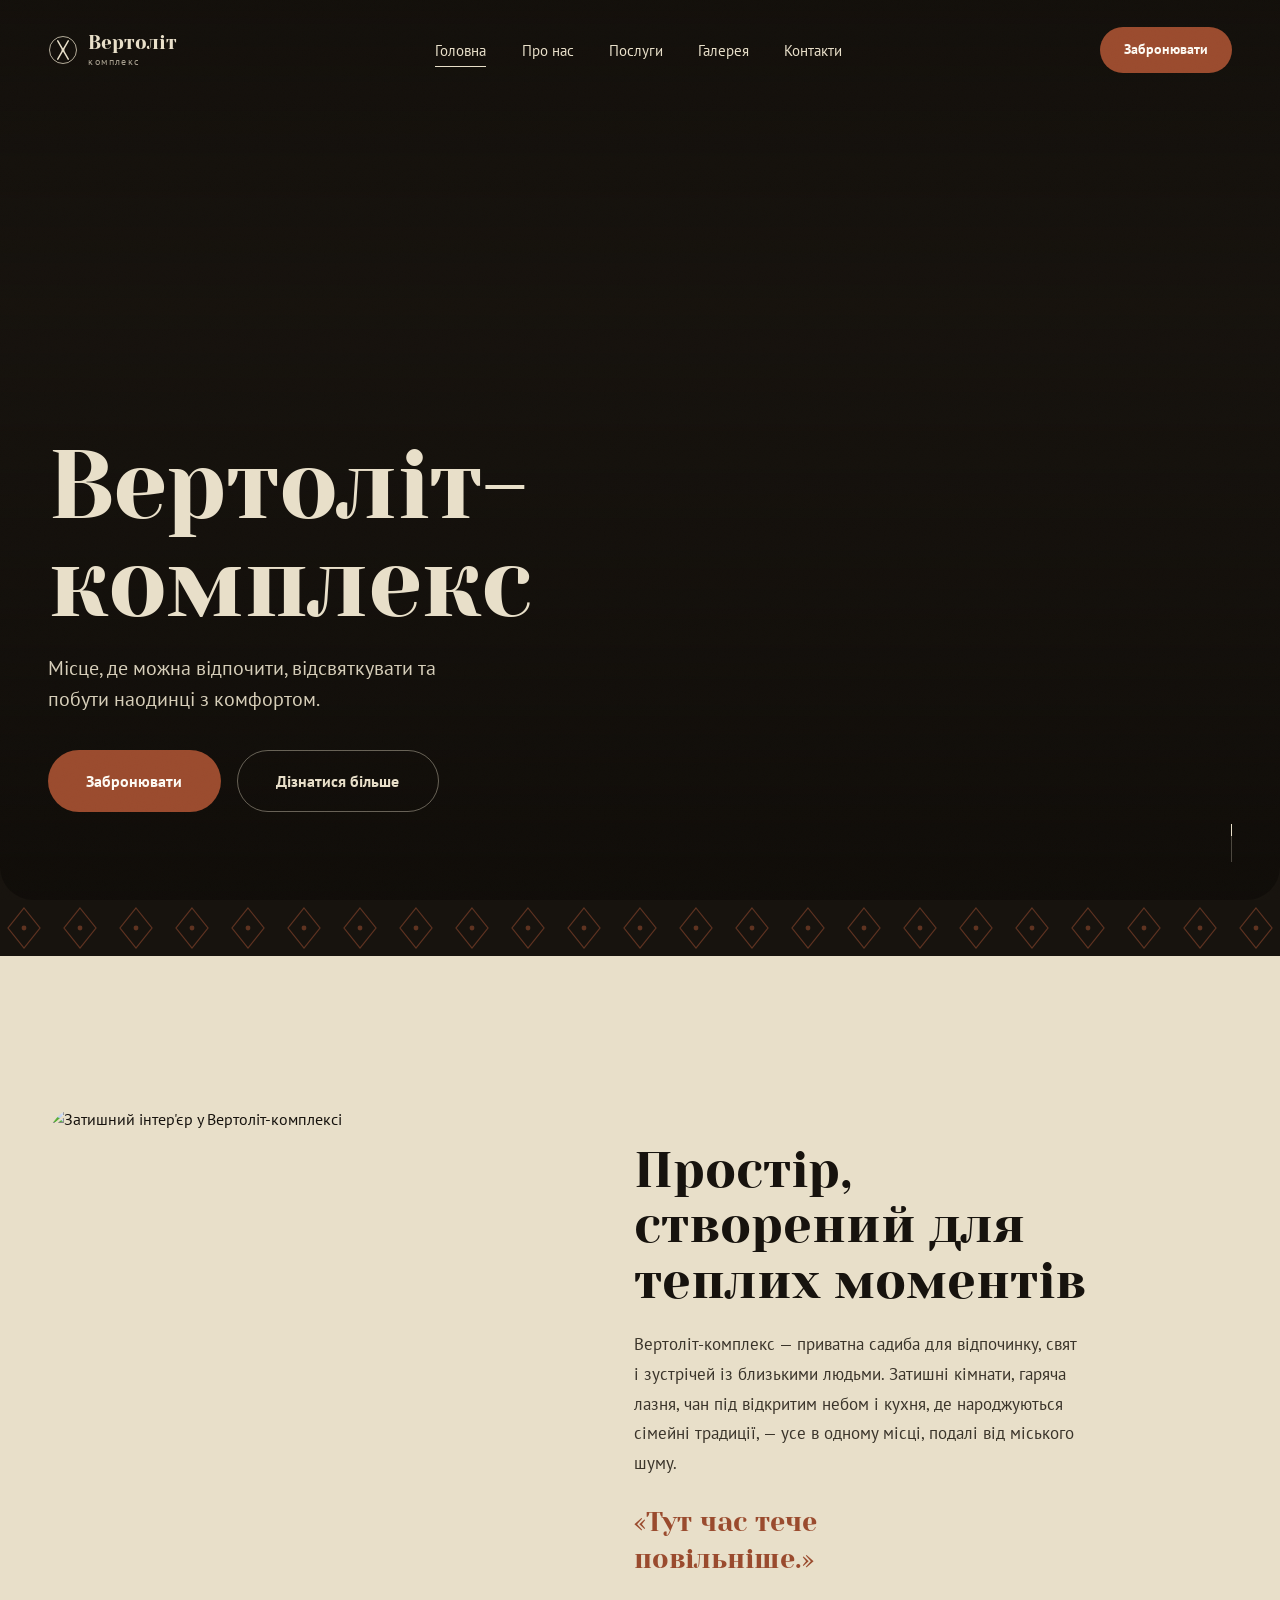
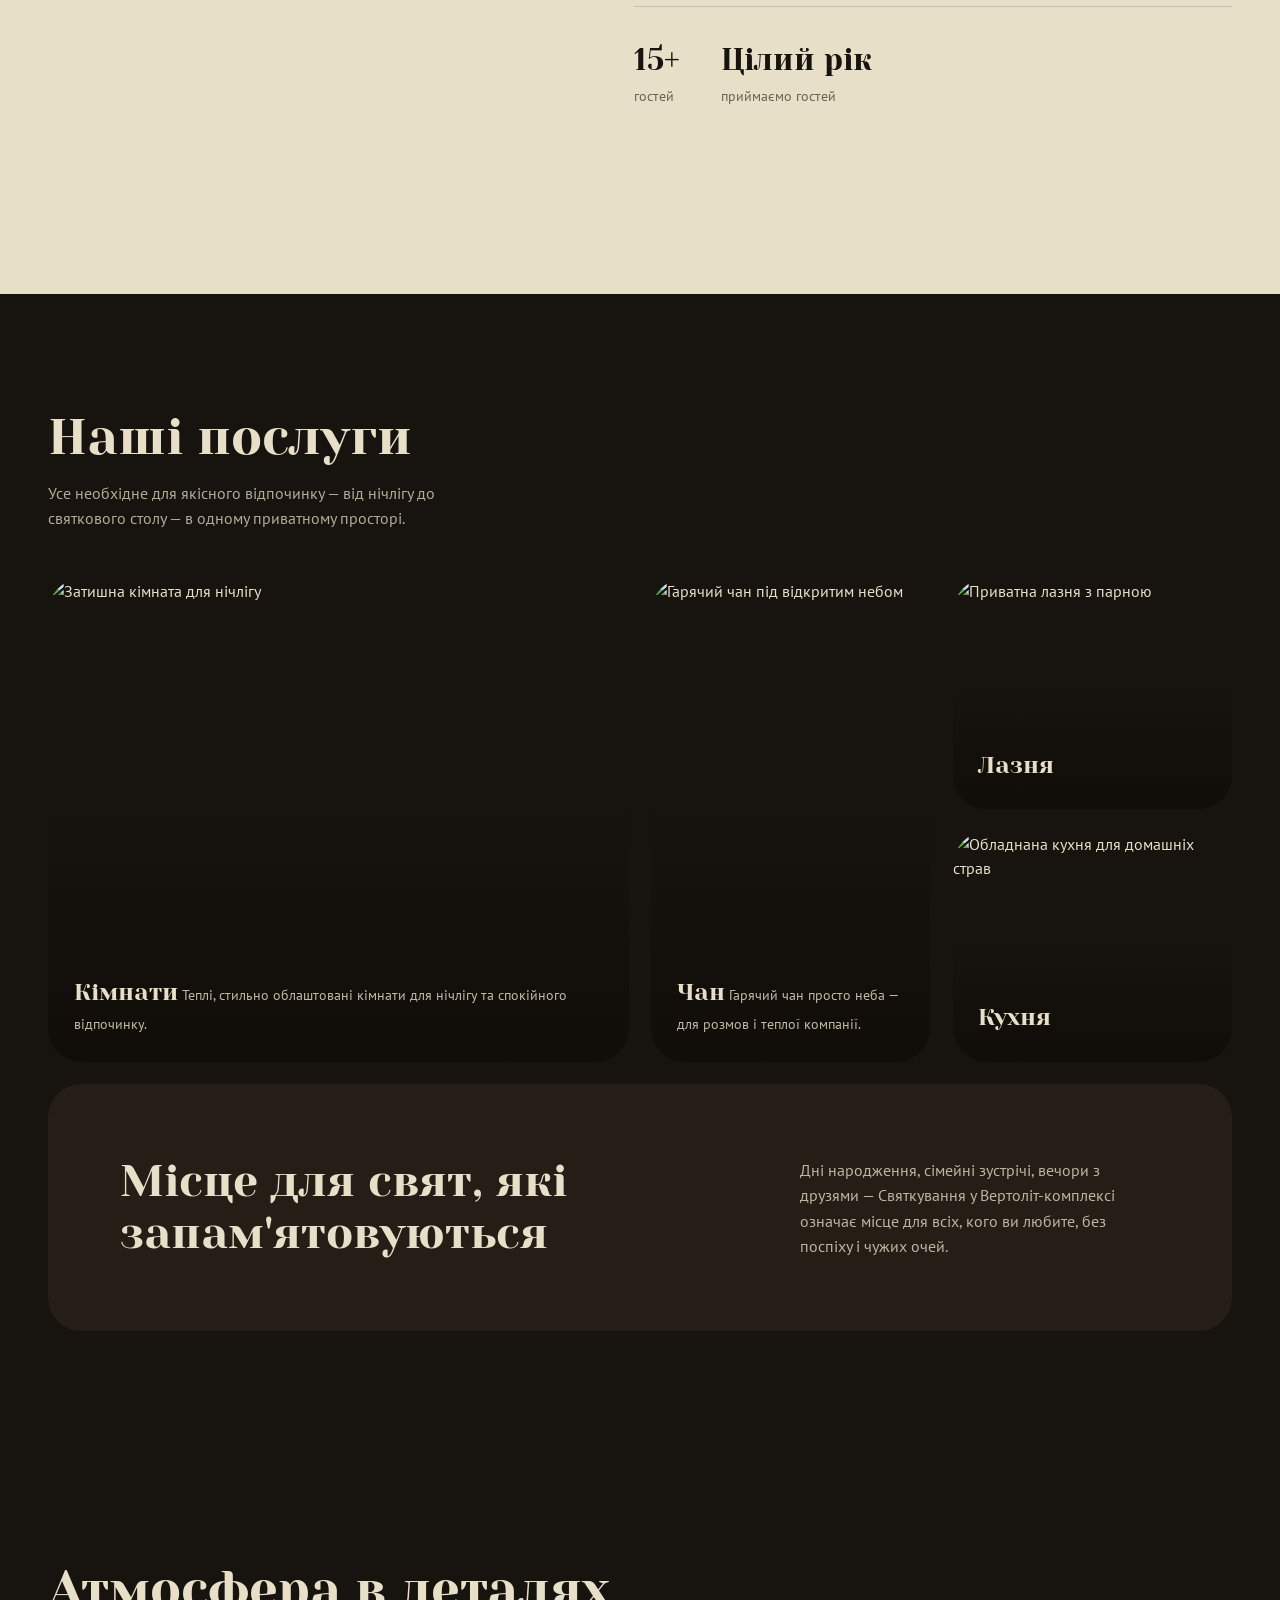
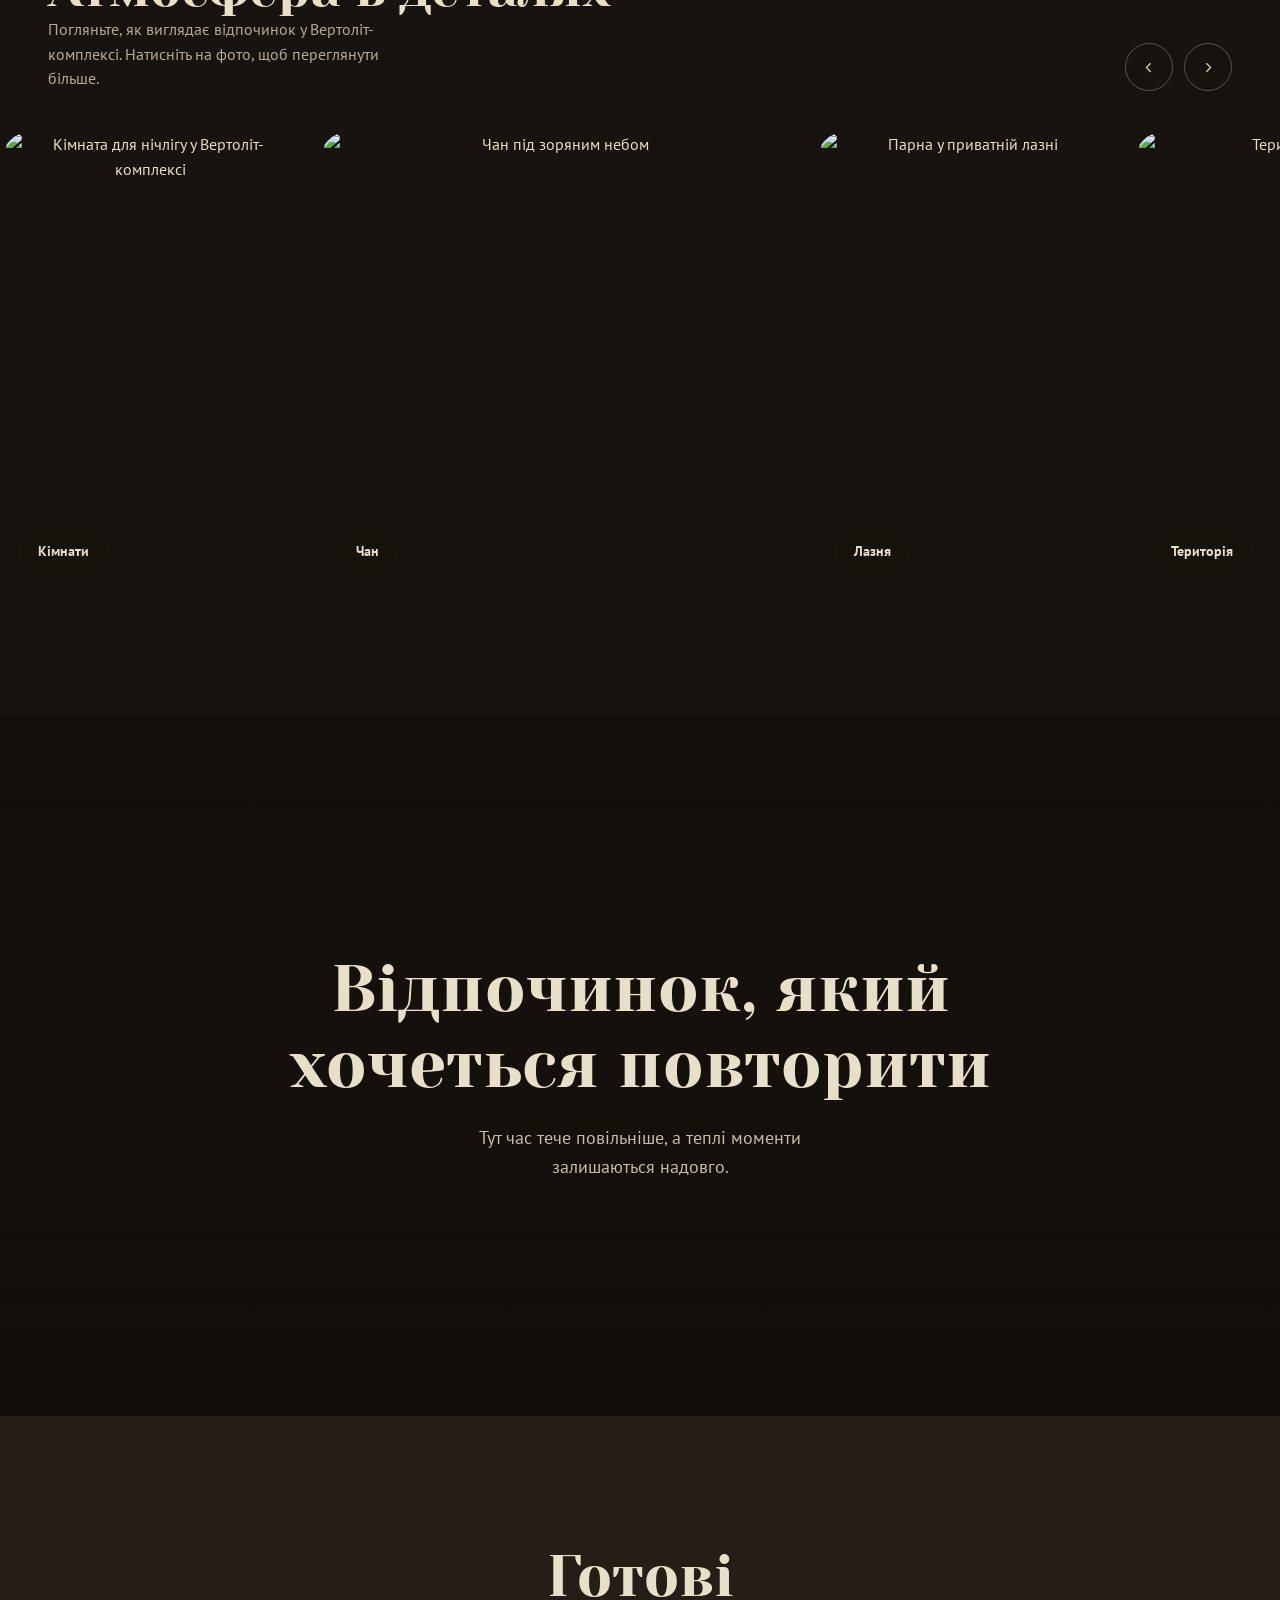
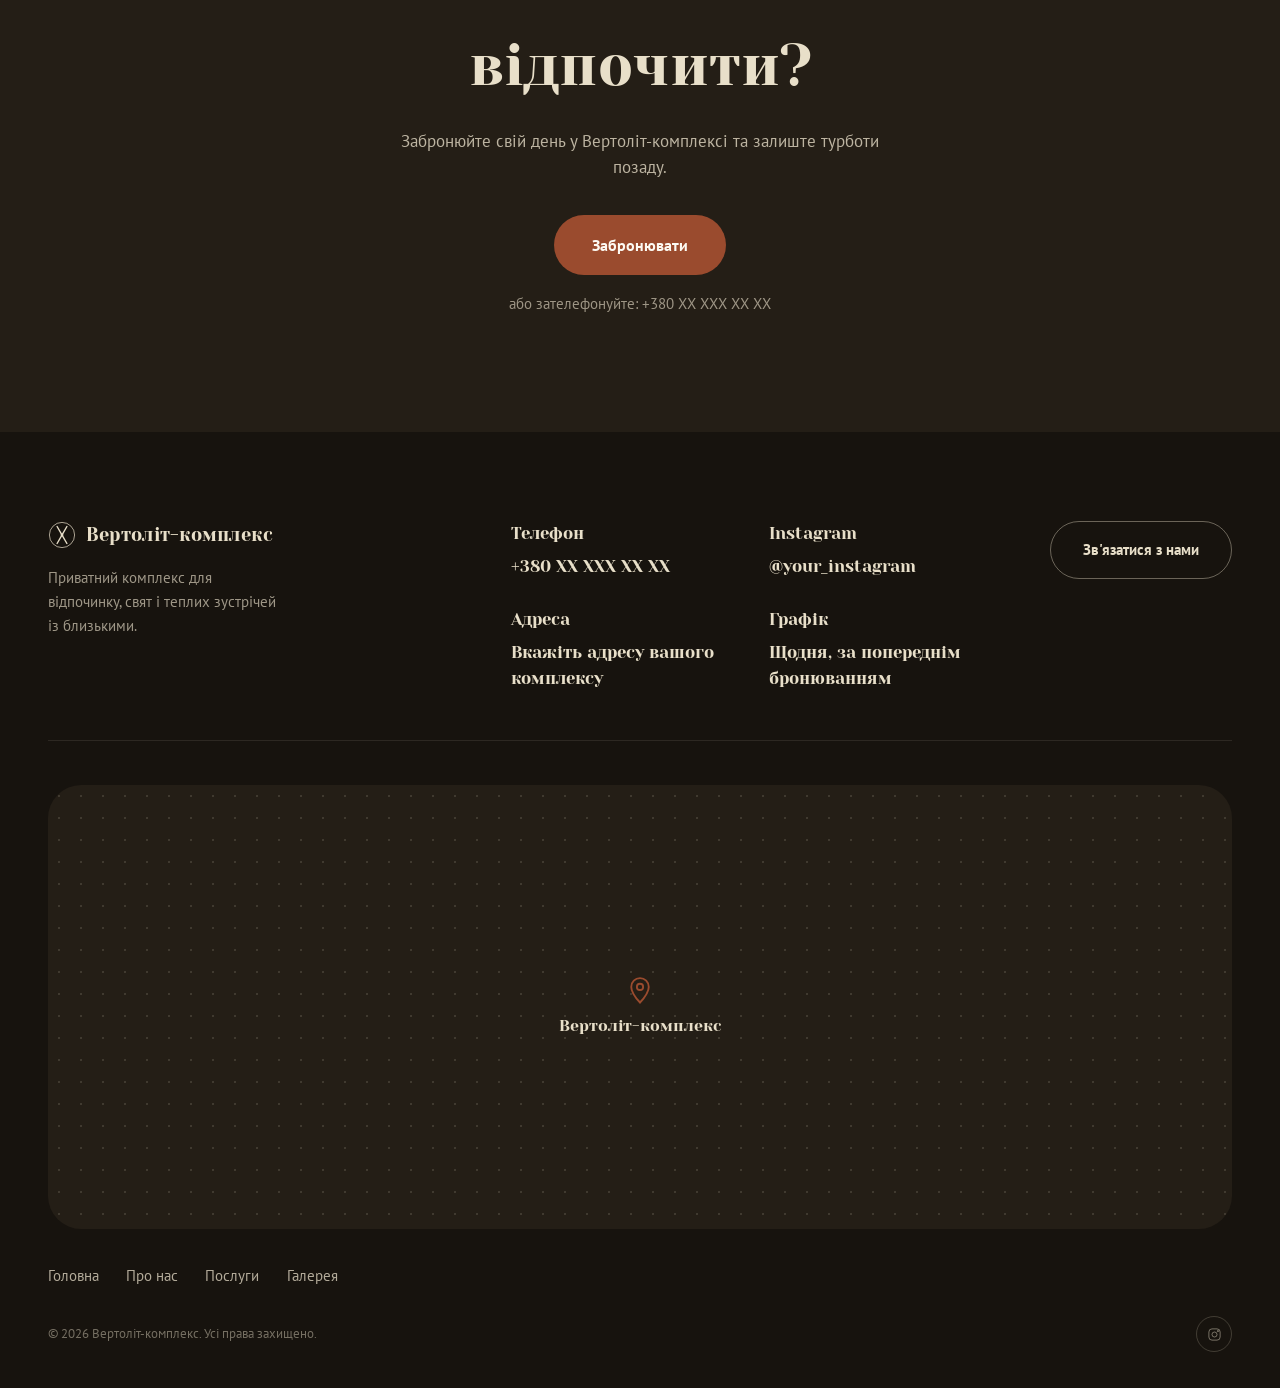
==== frontend/index.html @ 6f99f430 "Initial commit" ====
<!DOCTYPE html>
<html lang="uk">
<head>
<meta charset="UTF-8">
<meta name="viewport" content="width=device-width, initial-scale=1.0">
<title>Вертоліт-комплекс — приватний простір для відпочинку та свят</title>
<meta name="description" content="Вертоліт-комплекс — приватний комплекс для відпочинку: затишні кімнати, чан, лазня та кухня. Місце для свят, зустрічей з друзями та сімейного відпочинку.">
<meta name="theme-color" content="#17130E">
<link rel="icon" type="image/svg+xml" href="data:image/svg+xml,%3Csvg xmlns='http://www.w3.org/2000/svg' viewBox='0 0 40 40'%3E%3Ccircle cx='20' cy='20' r='19' fill='%2317130E'/%3E%3Crect x='19' y='7' width='2' height='26' rx='1' fill='%23E8DFC9' transform='rotate(30 20 20)'/%3E%3Crect x='19' y='7' width='2' height='26' rx='1' fill='%23E8DFC9' transform='rotate(-30 20 20)'/%3E%3Ccircle cx='20' cy='20' r='2' fill='%239A4B2E'/%3E%3C/svg%3E">
<link rel="preconnect" href="https://fonts.googleapis.com">
<link rel="preconnect" href="https://fonts.gstatic.com" crossorigin>
<link href="https://fonts.googleapis.com/css2?family=Yeseva+One&family=PT+Sans:wght@400;700&display=swap" rel="stylesheet">

<!-- Styles load in this order on purpose: tokens → base/utilities →
     one file per section → responsive overrides last. -->
<link rel="stylesheet" href="css/variables.css">
<link rel="stylesheet" href="css/base.css">
<link rel="stylesheet" href="css/navigation.css">
<link rel="stylesheet" href="css/hero.css">
<link rel="stylesheet" href="css/about.css">
<link rel="stylesheet" href="css/services.css">
<link rel="stylesheet" href="css/gallery.css">
<link rel="stylesheet" href="css/lightbox.css">
<link rel="stylesheet" href="css/experience.css">
<link rel="stylesheet" href="css/booking.css">
<link rel="stylesheet" href="css/footer.css">
<link rel="stylesheet" href="css/responsive.css">
</head>
<body>
<a href="#main" class="skip-link">Перейти до основного змісту</a>
<div class="grain" aria-hidden="true"></div>
<div class="cursor-dot" id="cursorDot" aria-hidden="true"></div>

<nav class="navbar" id="navbar" aria-label="Основна навігація">
  <div class="container navbar__inner">
    <a href="#home" class="navbar__logo" aria-label="Вертоліт-комплекс — на головну">
      <svg class="navbar__logo-mark" viewBox="0 0 40 40" fill="none" xmlns="http://www.w3.org/2000/svg" aria-hidden="true">
        <circle cx="20" cy="20" r="18" stroke="currentColor" stroke-width="1"/>
        <rect x="19" y="5" width="2" height="30" rx="1" fill="currentColor" transform="rotate(30 20 20)"/>
        <rect x="19" y="5" width="2" height="30" rx="1" fill="currentColor" transform="rotate(-30 20 20)"/>
        <circle cx="20" cy="20" r="2" fill="currentColor"/>
      </svg>
      <span class="navbar__logo-text">
        <strong>Вертоліт</strong>
        <span>комплекс</span>
      </span>
    </a>
    <ul class="navbar__links" role="list">
      <li><a href="#home" class="navbar__link is-active">Головна</a></li>
      <li><a href="#about" class="navbar__link">Про нас</a></li>
      <li><a href="#services" class="navbar__link">Послуги</a></li>
      <li><a href="#gallery" class="navbar__link">Галерея</a></li>
      <li><a href="#contacts" class="navbar__link">Контакти</a></li>
    </ul>
    <div class="navbar__actions">
      <a href="#booking" class="btn btn--accent navbar__cta">Забронювати</a>
      <button class="navbar__toggle" id="navToggle" aria-expanded="false" aria-controls="mobileNav" aria-label="Відкрити меню">
        <span class="navbar__toggle-bars"><span></span><span></span><span></span></span>
      </button>
    </div>
  </div>
</nav>

<div class="mobile-nav" id="mobileNav" aria-hidden="true">
  <ul class="mobile-nav__links" role="list">
    <li><a href="#home" class="mobile-nav__link">Головна</a></li>
    <li><a href="#about" class="mobile-nav__link">Про нас</a></li>
    <li><a href="#services" class="mobile-nav__link">Послуги</a></li>
    <li><a href="#gallery" class="mobile-nav__link">Галерея</a></li>
    <li><a href="#contacts" class="mobile-nav__link">Контакти</a></li>
  </ul>
  <a href="#booking" class="btn btn--accent btn--lg">Забронювати</a>
</div>

<header class="hero" id="home">
  <div class="hero__media">
    <!-- REPLACE IMAGE: hero background, landscape, ~1920x1280 -->
    <img id="heroImg" src="https://picsum.photos/seed/vertolit-hero/1920/1280" alt="Вертоліт-комплекс серед лісу у вечірньому світлі" loading="eager">
  </div>
  <div class="hero__overlay"></div>
  <div class="hero__content">
    <h1 class="hero__title" data-anim>Вертоліт-комплекс</h1>
    <p class="hero__subtitle" data-anim data-anim-delay="1">Місце, де можна відпочити, відсвяткувати та побути наодинці з комфортом.</p>
    <div class="hero__actions" data-anim data-anim-delay="2">
      <a href="#booking" class="btn btn--accent btn--lg">Забронювати</a>
      <a href="#about" class="btn btn--outline-light btn--lg">Дізнатися більше</a>
    </div>
  </div>
  <div class="hero__scroll" aria-hidden="true">
    <div class="hero__scroll-track"><span></span></div>
  </div>
</header>

<div class="divider" role="separator" aria-hidden="true"></div>
<main id="main">
  <section class="about" id="about">
    <div class="container about__grid">
      <div class="about__media" data-reveal>
        <div class="about__media-frame">
          <!-- REPLACE IMAGE: about section, portrait, ~1000x1250 -->
          <img src="https://picsum.photos/seed/vertolit-about/1000/1250" alt="Затишний інтер'єр у Вертоліт-комплексі" loading="lazy">
        </div>
      </div>
      <div class="about__body">
        <h2 class="section-title section-title--dark about__title">Простір, створений для теплих моментів</h2>
        <div class="about__text">
          <p>Вертоліт-комплекс — приватна садиба для відпочинку, свят і зустрічей із близькими людьми. Затишні кімнати, гаряча лазня, чан під відкритим небом і кухня, де народжуються сімейні традиції, — усе в одному місці, подалі від міського шуму.</p>
        </div>
        <p class="about__quote">«Тут час тече повільніше.»</p>
        <div class="about__facts">
          <div class="about__fact"><strong>15+</strong><span>гостей</span></div>
          <div class="about__fact"><strong>Цілий рік</strong><span>приймаємо гостей</span></div>
        </div>
      </div>
    </div>
  </section>

  <section class="services" id="services">
    <div class="container">
      <div class="services__head">
        <h2 class="section-title">Наші послуги</h2>
        <p>Усе необхідне для якісного відпочинку — від нічлігу до святкового столу — в одному приватному просторі.</p>
      </div>
      <div class="services__grid">
        <a href="#gallery" class="service-card service-card--rooms">
          <!-- REPLACE IMAGE: rooms -->
          <img src="https://picsum.photos/seed/vertolit-rooms/900/900" alt="Затишна кімната для нічлігу" loading="lazy">
          <span class="service-card__overlay"></span>
          <span class="service-card__body">
            <span class="service-card__title">Кімнати</span>
            <span class="service-card__desc">Теплі, стильно облаштовані кімнати для нічлігу та спокійного відпочинку.</span>
          </span>
        </a>
        <a href="#gallery" class="service-card service-card--tub">
          <!-- REPLACE IMAGE: hot tub / чан -->
          <img src="https://picsum.photos/seed/vertolit-tub/700/900" alt="Гарячий чан під відкритим небом" loading="lazy">
          <span class="service-card__overlay"></span>
          <span class="service-card__body">
            <span class="service-card__title">Чан</span>
            <span class="service-card__desc">Гарячий чан просто неба — для розмов і теплої компанії.</span>
          </span>
        </a>
        <a href="#gallery" class="service-card service-card--sauna">
          <!-- REPLACE IMAGE: sauna / лазня -->
          <img src="https://picsum.photos/seed/vertolit-sauna/700/700" alt="Приватна лазня з парною" loading="lazy">
          <span class="service-card__overlay"></span>
          <span class="service-card__body">
            <span class="service-card__title">Лазня</span>
          </span>
        </a>
        <a href="#gallery" class="service-card service-card--kitchen">
          <!-- REPLACE IMAGE: kitchen / кухня -->
          <img src="https://picsum.photos/seed/vertolit-kitchen/700/700" alt="Обладнана кухня для домашніх страв" loading="lazy">
          <span class="service-card__overlay"></span>
          <span class="service-card__body">
            <span class="service-card__title">Кухня</span>
          </span>
        </a>
      </div>
      <div class="service-banner">
        <h3 class="service-banner__title">Місце для свят, які запам'ятовуються</h3>
        <p class="service-banner__text">Дні народження, сімейні зустрічі, вечори з друзями — Святкування у Вертоліт-комплексі означає місце для всіх, кого ви любите, без поспіху і чужих очей.</p>
      </div>
    </div>
  </section>
  <section class="gallery" id="gallery">
    <div class="container gallery__head">
      <div>
        <h2 class="section-title">Атмосфера в деталях</h2>
        <p>Погляньте, як виглядає відпочинок у Вертоліт-комплексі. Натисніть на фото, щоб переглянути більше.</p>
      </div>
      <div class="gallery__scroll-controls">
        <button type="button" class="scroll-btn" data-dir="-1" aria-label="Прокрутити фото ліворуч">
          <svg viewBox="0 0 24 24" fill="none" stroke="currentColor" stroke-width="1.6"><path d="M15 6l-6 6 6 6"/></svg>
        </button>
        <button type="button" class="scroll-btn" data-dir="1" aria-label="Прокрутити фото праворуч">
          <svg viewBox="0 0 24 24" fill="none" stroke="currentColor" stroke-width="1.6"><path d="M9 6l6 6-6 6"/></svg>
        </button>
      </div>
    </div>
    <div class="gallery__scroll" id="galleryScroll">
      <button type="button" class="gallery-item gallery-item--w1 gallery-trigger" data-caption="Кімнати">
        <!-- REPLACE IMAGE: gallery 1 — rooms -->
        <img src="https://picsum.photos/seed/vertolit-g1/700/1000" alt="Кімната для нічлігу у Вертоліт-комплексі" loading="lazy">
        <span class="gallery-item__label">Кімнати</span>
      </button>
      <button type="button" class="gallery-item gallery-item--w2 gallery-trigger" data-caption="Чан">
        <!-- REPLACE IMAGE: gallery 2 — hot tub -->
        <img src="https://picsum.photos/seed/vertolit-g2/1100/1000" alt="Чан під зоряним небом" loading="lazy">
        <span class="gallery-item__label">Чан</span>
      </button>
      <button type="button" class="gallery-item gallery-item--w1 gallery-trigger" data-caption="Лазня">
        <!-- REPLACE IMAGE: gallery 3 — sauna -->
        <img src="https://picsum.photos/seed/vertolit-g3/700/1000" alt="Парна у приватній лазні" loading="lazy">
        <span class="gallery-item__label">Лазня</span>
      </button>
      <button type="button" class="gallery-item gallery-item--w2 gallery-trigger" data-caption="Територія">
        <!-- REPLACE IMAGE: gallery 4 — grounds/exterior -->
        <img src="https://picsum.photos/seed/vertolit-g4/1100/1000" alt="Територія комплексу серед природи" loading="lazy">
        <span class="gallery-item__label">Територія</span>
      </button>
      <button type="button" class="gallery-item gallery-item--w1 gallery-trigger" data-caption="Кухня">
        <!-- REPLACE IMAGE: gallery 5 — kitchen -->
        <img src="https://picsum.photos/seed/vertolit-g5/700/1000" alt="Деталі кухні комплексу" loading="lazy">
        <span class="gallery-item__label">Кухня</span>
      </button>
      <button type="button" class="gallery-item gallery-item--w2 gallery-trigger" data-caption="Разом">
        <!-- REPLACE IMAGE: gallery 6 — friends gathering -->
        <img src="https://picsum.photos/seed/vertolit-g6/1100/1000" alt="Вечір з друзями біля вогню" loading="lazy">
        <span class="gallery-item__label">Разом</span>
      </button>
      <button type="button" class="gallery-item gallery-item--w1 gallery-trigger" data-caption="Тераса">
        <!-- REPLACE IMAGE: gallery 7 — terrace -->
        <img src="https://picsum.photos/seed/vertolit-g7/700/1000" alt="Дерев'яна тераса комплексу" loading="lazy">
        <span class="gallery-item__label">Тераса</span>
      </button>
    </div>
  </section>

  <section class="experience" data-reveal>
    <div class="experience__media">
      <!-- REPLACE IMAGE: experience/atmosphere, landscape -->
      <img id="expImg" src="https://picsum.photos/seed/vertolit-experience/1920/1200" alt="Атмосферний вечір у Вертоліт-комплексі" loading="lazy">
    </div>
    <div class="experience__overlay"></div>
    <div class="container experience__content">
      <h2 class="experience__title">Відпочинок, який хочеться повторити</h2>
      <p class="experience__text">Тут час тече повільніше, а теплі моменти залишаються надовго.</p>
    </div>
  </section>

  <section class="booking" id="booking">
    <div class="container booking__inner">
      <h2 class="booking__title">Готові відпочити?</h2>
      <p class="booking__text">Забронюйте свій день у Вертоліт-комплексі та залиште турботи позаду.</p>
      <div class="booking__actions">
        <a href="#contacts" class="btn btn--accent btn--lg">Забронювати</a>
        <a href="tel:+380000000000" class="booking__phone">або зателефонуйте: +380 XX XXX XX XX</a>
      </div>
    </div>
  </section>
</main>
<footer class="site-footer" id="contacts">
  <div class="container">
    <div class="footer__top">
      <div class="footer__brand">
        <div class="footer__brand-mark">
          <svg viewBox="0 0 40 40" fill="none" xmlns="http://www.w3.org/2000/svg" aria-hidden="true">
            <circle cx="20" cy="20" r="18" stroke="currentColor" stroke-width="1"/>
            <rect x="19" y="5" width="2" height="30" rx="1" fill="currentColor" transform="rotate(30 20 20)"/>
            <rect x="19" y="5" width="2" height="30" rx="1" fill="currentColor" transform="rotate(-30 20 20)"/>
            <circle cx="20" cy="20" r="2" fill="currentColor"/>
          </svg>
          <strong>Вертоліт-комплекс</strong>
        </div>
        <p>Приватний комплекс для відпочинку, свят і теплих зустрічей із близькими.</p>
      </div>
      <div class="footer__contact-grid">
        <div class="footer__item">
          <span class="footer__label">Телефон</span>
          <!-- REPLACE: real phone number -->
          <a href="tel:+380000000000">+380 XX XXX XX XX</a>
        </div>
        <div class="footer__item">
          <span class="footer__label">Instagram</span>
          <!-- REPLACE: real Instagram link -->
          <a href="#" target="_blank" rel="noopener">@your_instagram</a>
        </div>
        <div class="footer__item">
          <span class="footer__label">Адреса</span>
          <!-- REPLACE: real address -->
          <span>Вкажіть адресу вашого комплексу</span>
        </div>
        <div class="footer__item">
          <span class="footer__label">Графік</span>
          <span>Щодня, за попереднім бронюванням</span>
        </div>
      </div>
      <a href="tel:+380000000000" class="btn btn--outline-light">Зв'язатися з нами</a>
    </div>

    <!-- MAP PLACEHOLDER — replace this div with a real embed, e.g.:
    <iframe src="https://www.google.com/maps/embed?pb=..." width="100%" height="100%" style="border:0" loading="lazy"></iframe>
    -->
    <div class="footer__map" role="img" aria-label="Карта розташування Вертоліт-комплексу">
      <div class="footer__map-pin">
        <svg viewBox="0 0 24 24" fill="none" stroke="currentColor" stroke-width="1.5"><path d="M12 22s7-7.58 7-12.5A7 7 0 0 0 5 9.5C5 14.42 12 22 12 22z"/><circle cx="12" cy="9.5" r="2.5"/></svg>
        <span>Вертоліт-комплекс</span>
      </div>
    </div>

    <nav class="footer__nav" aria-label="Навігація у футері">
      <a href="#home">Головна</a>
      <a href="#about">Про нас</a>
      <a href="#services">Послуги</a>
      <a href="#gallery">Галерея</a>
    </nav>

    <div class="footer__bottom">
      <p>© <span id="year"></span> Вертоліт-комплекс. Усі права захищено.</p>
      <div class="footer__social">
        <a href="#" aria-label="Instagram" target="_blank" rel="noopener">
          <svg viewBox="0 0 24 24" fill="none" stroke="currentColor" stroke-width="1.6"><rect x="3" y="3" width="18" height="18" rx="5"/><circle cx="12" cy="12" r="4"/><circle cx="17.5" cy="6.5" r="1"/></svg>
        </a>
      </div>
    </div>
  </div>
</footer>

<div class="lightbox" id="lightbox" aria-hidden="true">
  <button type="button" class="lightbox__close" id="lightboxClose" aria-label="Закрити перегляд">
    <svg viewBox="0 0 24 24" fill="none" stroke="currentColor" stroke-width="1.6"><path d="M6 6l12 12M18 6L6 18"/></svg>
  </button>
  <button type="button" class="lightbox__nav lightbox__nav--prev" id="lightboxPrev" aria-label="Попереднє фото">
    <svg viewBox="0 0 24 24" fill="none" stroke="currentColor" stroke-width="1.6"><path d="M15 6l-6 6 6 6"/></svg>
  </button>
  <img class="lightbox__img" id="lightboxImg" src="" alt="">
  <button type="button" class="lightbox__nav lightbox__nav--next" id="lightboxNext" aria-label="Наступне фото">
    <svg viewBox="0 0 24 24" fill="none" stroke="currentColor" stroke-width="1.6"><path d="M9 6l6 6-6 6"/></svg>
  </button>
  <p class="lightbox__caption" id="lightboxCaption"></p>
</div>

<!-- Scripts load at the end of body, after all markup exists. Order
     doesn't matter functionally — each file is self-contained — but
     this groups related concerns together. -->
<script src="js/navigation.js"></script>
<script src="js/parallax.js"></script>
<script src="js/animations.js"></script>
<script src="js/gallery.js"></script>
<script src="js/lightbox.js"></script>
<script src="js/misc.js"></script>
</body>
</html>
---- frontend/css/variables.css ----
/* ===================================================================
   VARIABLES — design tokens
   Change a brand color, font, or spacing value here and it updates
   everywhere on the site. This is almost always the first file you
   want when making a styling change (e.g. swapping the accent color).
   =================================================================== */

:root{
  /* ---- color: 5 named values, one accent ---- */
  --obsidian:#17130E;     /* primary dark background */
  --coal:#241E16;         /* raised panel surface on obsidian */
  --parchment:#E8DFC9;    /* light neutral: text-on-dark + the one light section */
  --bark:#6B6255;         /* quiet body text on parchment */
  --ember:#9A4B2E;        /* the single accent */
  --ember-rgb:154,75,46;
  --white:#FDFAF3;

  --font-display:'Yeseva One', 'PT Serif', Georgia, serif;
  --font-body:'PT Sans','Segoe UI',Arial,sans-serif;

  --container:1360px;
  --pad:clamp(1.25rem, 4vw, 3rem);
  --section-pad:clamp(4.5rem, 9vw, 8rem);

  --r-lg:clamp(20px, 2.6vw, 36px);
  --r-md:16px;
  --r-full:999px;

  --ease:cubic-bezier(.16,1,.3,1);
  --ease-soft:cubic-bezier(.65,0,.35,1);
  --nav-h:84px;
}
---- frontend/css/base.css ----
/* ===================================================================
   BASE — reset, base element styles, and site-wide utility classes
   (buttons, text links, section titles, the divider motif, the
   reveal-on-scroll utility). Component- and section-specific styles
   live in their own files; this file is for things reused everywhere.
   =================================================================== */

*,*::before,*::after{box-sizing:border-box;}
html{scroll-behavior:smooth; scroll-padding-top:var(--nav-h);}
body{
  margin:0;
  background:var(--obsidian);
  color:var(--parchment);
  font-family:var(--font-body);
  font-size:16px;
  line-height:1.55;
  -webkit-font-smoothing:antialiased;
  -moz-osx-font-smoothing:grayscale;
  overflow-x:hidden;
}
img{max-width:100%;display:block;}
a{color:inherit;text-decoration:none;}
button{font:inherit;color:inherit;background:none;border:none;cursor:pointer;}
ul{list-style:none;margin:0;padding:0;}
h1,h2,h3,p,figure{margin:0;}
:focus-visible{outline:2px solid var(--ember);outline-offset:3px;}
body.no-scroll{overflow:hidden;}
.container{max-width:var(--container);margin-inline:auto;padding-inline:var(--pad);}

@media (prefers-reduced-motion: reduce){
  *,*::before,*::after{
    animation-duration:.01ms !important;
    animation-iteration-count:1 !important;
    transition-duration:.01ms !important;
    scroll-behavior:auto !important;
  }
}

/* Skip link */
.skip-link{
  position:absolute; left:1rem; top:-4rem; z-index:3000;
  background:var(--parchment); color:var(--obsidian);
  padding:.85rem 1.4rem; border-radius:var(--r-md);
  font-size:.9rem; font-weight:700; transition:top .3s var(--ease);
}
.skip-link:focus{top:1rem;}

/* Fine grain texture, very low opacity, whole page */
.grain{
  position:fixed; inset:0; z-index:9997; pointer-events:none; opacity:.035; mix-blend-mode:overlay;
  background-image:url("data:image/svg+xml,%3Csvg xmlns='http://www.w3.org/2000/svg' width='140' height='140'%3E%3Cfilter id='n'%3E%3CfeTurbulence type='fractalNoise' baseFrequency='0.85' numOctaves='2' stitchTiles='stitch'/%3E%3C/filter%3E%3Crect width='100%25' height='100%25' filter='url(%23n)'/%3E%3C/svg%3E");
}

.section-title{
  font-family:var(--font-display); font-weight:400;
  font-size:clamp(2rem, 4vw, 3.4rem); line-height:1.08;
  color:var(--parchment);
}
.section-title--dark{color:var(--obsidian);}

/* Buttons — quiet by default, one accent fill for the primary action */
.btn{
  display:inline-flex; align-items:center; justify-content:center; gap:.5rem;
  padding:1rem 2rem; border-radius:var(--r-full);
  font-family:var(--font-body); font-size:.96rem; font-weight:700;
  transition:transform .5s var(--ease), background .35s var(--ease), color .35s var(--ease), border-color .35s var(--ease);
  white-space:nowrap;
}
.btn--accent{background:var(--ember);color:var(--white);}
.btn--accent:hover{background:#7c3b22; transform:translateY(-2px);}
.btn--outline-light{background:transparent;border:1px solid rgba(232,223,201,.4);color:var(--parchment);}
.btn--outline-light:hover{background:rgba(232,223,201,.08); border-color:rgba(232,223,201,.75);}
.btn--outline-dark{background:transparent;border:1px solid rgba(23,19,14,.35);color:var(--obsidian);}
.btn--outline-dark:hover{background:var(--obsidian); color:var(--parchment); border-color:var(--obsidian);}
.btn--lg{padding:1.1rem 2.4rem; font-size:1rem;}

.text-link{
  position:relative; font-size:.92rem; font-weight:700; padding-bottom:.15rem;
  border-bottom:1px solid currentColor; opacity:.85; transition:opacity .3s var(--ease);
}
.text-link:hover{opacity:1;}

/* Geometric divider — a restrained, specific motif instead of decoration
   for decoration's sake: a repeating diamond rhythm referencing the
   rhythm of Ukrainian embroidery borders, abstracted to a simple line motif. */
.divider{
  height:56px; background:var(--obsidian);
  background-image:url("data:image/svg+xml,%3Csvg xmlns='http://www.w3.org/2000/svg' width='56' height='56'%3E%3Cg fill='none' stroke='%239A4B2E' stroke-width='1.2' opacity='0.55'%3E%3Cpath d='M28 8 L44 28 L28 48 L12 28 Z'/%3E%3Ccircle cx='28' cy='28' r='2.4' fill='%239A4B2E' stroke='none'/%3E%3C/g%3E%3C/svg%3E");
  background-repeat:repeat-x; background-position:center; background-size:56px 56px;
}

/* Single reveal utility — used sparingly (About image, Experience section only) */
[data-reveal]{opacity:0; transform:scale(.97); transition:opacity 1.1s var(--ease), transform 1.1s var(--ease);}
[data-reveal].is-visible{opacity:1; transform:scale(1);}
---- frontend/css/navigation.css ----
/* ============ NAVBAR ============ */
.navbar{
  position:fixed; top:0; left:0; right:0; z-index:1000;
  padding:1.7rem 0; color:var(--parchment);
  transition:padding .4s var(--ease), background .4s var(--ease), color .4s var(--ease), box-shadow .4s var(--ease);
}
.navbar.is-scrolled{
  padding:1.05rem 0; color:var(--parchment);
  background:rgba(23,19,14,.86); backdrop-filter:blur(16px); -webkit-backdrop-filter:blur(16px);
  box-shadow:0 1px 0 rgba(232,223,201,.08);
}
.navbar__inner{display:flex; align-items:center; justify-content:space-between; gap:1.5rem;}
.navbar__logo{display:flex; align-items:center; gap:.65rem;}
.navbar__logo-mark{width:30px;height:30px;flex-shrink:0;color:inherit;}
.navbar__logo-text{display:flex;flex-direction:column;line-height:1.05;}
.navbar__logo-text strong{font-family:var(--font-display);font-weight:400;font-size:1.2rem;}
.navbar__logo-text span{font-size:.62rem;letter-spacing:.14em;opacity:.7;margin-top:.25rem;}
.navbar__links{display:flex;align-items:center;gap:2.2rem;}
.navbar__link{position:relative;font-size:.94rem;padding:.3rem 0;}
.navbar__link::after{content:'';position:absolute;left:0;bottom:-3px;height:1px;width:0;background:currentColor;transition:width .4s var(--ease-soft);}
.navbar__link:hover::after,.navbar__link.is-active::after{width:100%;}
.navbar__actions{display:flex;align-items:center;gap:1.3rem;}
.navbar__cta{padding:.75rem 1.5rem;font-size:.86rem;}
.navbar__toggle{
  display:none; width:42px;height:42px;border-radius:50%;
  align-items:center;justify-content:center;flex-shrink:0;
  border:1px solid rgba(232,223,201,.4);
}
.navbar__toggle-bars{position:relative;width:16px;height:11px;}
.navbar__toggle-bars span{position:absolute;left:0;width:100%;height:1.4px;background:currentColor;transition:transform .35s var(--ease), opacity .35s var(--ease), top .35s var(--ease);}
.navbar__toggle-bars span:nth-child(1){top:0;}
.navbar__toggle-bars span:nth-child(2){top:5px;}
.navbar__toggle-bars span:nth-child(3){top:10px;}
.navbar__toggle[aria-expanded="true"] .navbar__toggle-bars span:nth-child(1){top:5px;transform:rotate(45deg);}
.navbar__toggle[aria-expanded="true"] .navbar__toggle-bars span:nth-child(2){opacity:0;}
.navbar__toggle[aria-expanded="true"] .navbar__toggle-bars span:nth-child(3){top:5px;transform:rotate(-45deg);}

/* Mobile nav overlay */
.mobile-nav{
  position:fixed; inset:0; z-index:1500; background:var(--obsidian); color:var(--parchment);
  display:flex; flex-direction:column; align-items:flex-start; justify-content:center;
  gap:2.5rem; padding:2rem var(--pad);
  opacity:0; visibility:hidden; transform:translateY(-10px);
  transition:opacity .4s var(--ease), transform .4s var(--ease), visibility 0s linear .4s;
}
.mobile-nav.is-open{opacity:1; visibility:visible; transform:translateY(0); transition:opacity .4s var(--ease), transform .4s var(--ease);}
.mobile-nav__links{display:flex;flex-direction:column;gap:1rem;}
.mobile-nav__link{font-family:var(--font-display);font-weight:400;font-size:clamp(2rem,7vw,2.6rem);}
---- frontend/css/hero.css ----
/* ============ HERO ============ */
.hero{
  position:relative; height:100vh; height:100svh; min-height:600px;
  display:flex; flex-direction:column; justify-content:flex-end;
  overflow:hidden; color:var(--parchment);
  border-bottom-left-radius:var(--r-lg); border-bottom-right-radius:var(--r-lg);
}
.hero__media{position:absolute;inset:0;z-index:0;}
.hero__media img{width:100%;height:100%;object-fit:cover;transform:scale(1.1);will-change:transform;}
.hero__overlay{
  position:absolute;inset:0;z-index:1;
  background:linear-gradient(180deg, rgba(15,12,8,.45) 0%, rgba(15,12,8,.08) 34%, rgba(15,12,8,.4) 66%, rgba(15,12,8,.86) 100%);
}
.hero__content{position:relative;z-index:2;padding:0 var(--pad) clamp(3.25rem,7vw,5.5rem);max-width:880px;}
.hero__title{
  font-family:var(--font-display);font-weight:400;
  font-size:clamp(2.8rem,7.6vw,6.4rem);line-height:1;letter-spacing:-.01em;
  margin-bottom:1.3rem;
}
.hero__subtitle{
  font-size:clamp(1rem,1.6vw,1.25rem);font-weight:400;
  color:rgba(232,223,201,.92);max-width:36ch;margin-bottom:2.2rem;
}
.hero__actions{display:flex;gap:1rem;flex-wrap:wrap;}
.hero__scroll{position:absolute;right:var(--pad);bottom:2.4rem;z-index:2;}
.hero__scroll-track{width:1px;height:38px;background:rgba(232,223,201,.28);position:relative;overflow:hidden;}
.hero__scroll-track span{position:absolute;top:0;left:0;width:100%;height:12px;background:var(--parchment);animation:scrollDot 2s ease-in-out infinite;}
@keyframes scrollDot{0%{transform:translateY(-12px);}60%{transform:translateY(38px);}100%{transform:translateY(38px);}}

/* Single orchestrated entrance — hero only */
[data-anim]{opacity:0;transform:translateY(22px);transition:opacity 1s var(--ease), transform 1s var(--ease);}
body.is-loaded [data-anim]{opacity:1;transform:translateY(0);}
body.is-loaded [data-anim-delay="1"]{transition-delay:.14s;}
body.is-loaded [data-anim-delay="2"]{transition-delay:.28s;}
body.is-loaded [data-anim-delay="3"]{transition-delay:.42s;}
---- frontend/css/about.css ----
/* ============ ABOUT (the one light/parchment section) ============ */
.about{background:var(--parchment); color:var(--obsidian); padding:var(--section-pad) 0;}
.about__grid{display:grid;grid-template-columns:.85fr 1fr;gap:clamp(2.5rem,6vw,5.5rem);align-items:center;}
.about__media{padding:clamp(1rem,3vw,2.25rem) 0;}
.about__media-frame{border-radius:var(--r-lg);overflow:hidden;aspect-ratio:4/5;}
.about__media-frame img{width:100%;height:100%;object-fit:cover;}
.about__title{margin-bottom:1.4rem;max-width:14ch;}
.about__text p{font-size:1.06rem;line-height:1.75;color:#3A342A;margin-bottom:1.1rem;max-width:50ch;}
.about__quote{
  font-family:var(--font-display);font-weight:400;font-style:normal;
  font-size:clamp(1.3rem,2.2vw,1.7rem);line-height:1.35;color:var(--ember);
  margin:1.6rem 0 1.8rem; max-width:20ch;
}
.about__facts{display:flex;gap:2.6rem;padding-top:1.8rem;border-top:1px solid rgba(23,19,14,.14);}
.about__fact strong{display:block;font-family:var(--font-display);font-weight:400;font-size:1.9rem;color:var(--obsidian);}
.about__fact span{font-size:.85rem;color:var(--bark);}
---- frontend/css/services.css ----
/* ============ SERVICES ============ */
.services{padding:var(--section-pad) 0;}
.services__head{max-width:640px;margin-bottom:3rem;}
.services__head p{font-size:1.02rem;color:rgba(232,223,201,.75);margin-top:1rem;max-width:52ch;}
.services__grid{
  display:grid;grid-template-columns:repeat(4,1fr);
  grid-template-rows:230px 230px;gap:1.4rem;
}
.service-card{position:relative;border-radius:var(--r-lg);overflow:hidden;display:block;}
.service-card--rooms{grid-column:1 / 3;grid-row:1 / 3;}
.service-card--tub{grid-column:3 / 4;grid-row:1 / 3;}
.service-card--sauna{grid-column:4 / 5;grid-row:1 / 2;}
.service-card--kitchen{grid-column:4 / 5;grid-row:2 / 3;}
.service-card img{width:100%;height:100%;object-fit:cover;transition:transform 1s var(--ease);}
.service-card:hover img{transform:scale(1.06);}
.service-card__overlay{position:absolute;inset:0;background:linear-gradient(180deg, transparent 45%, rgba(15,12,8,.82) 100%);}
.service-card__body{position:absolute;left:0;right:0;bottom:0;padding:1.6rem;}
.service-card__title{font-family:var(--font-display);font-weight:400;font-size:1.5rem;color:var(--parchment);}
.service-card__desc{font-size:.88rem;line-height:1.5;color:rgba(232,223,201,.82);max-width:28ch;margin-top:.4rem;}

/* Святкування — deliberately NOT another photo tile: a text-forward
   closing statement, breaking the repeated-card rhythm on purpose. */
.service-banner{
  margin-top:1.4rem; border-radius:var(--r-lg); background:var(--coal);
  padding:clamp(2.5rem,6vw,4.5rem); display:flex; flex-wrap:wrap;
  align-items:flex-end; justify-content:space-between; gap:2rem;
}
.service-banner__title{
  font-family:var(--font-display);font-weight:400;color:var(--parchment);
  font-size:clamp(1.9rem,3.6vw,2.8rem); line-height:1.15; max-width:16ch;
}
.service-banner__text{font-size:1.02rem; color:rgba(232,223,201,.78); max-width:40ch;}
---- frontend/css/gallery.css ----
/* ============ GALLERY — one unified horizontal filmstrip ============ */
.gallery{padding:var(--section-pad) 0;}
.gallery__head{
  display:flex; justify-content:space-between; align-items:flex-end;
  gap:2rem; flex-wrap:wrap; margin-bottom:2.5rem;
}
.gallery__head p{font-size:1rem;color:rgba(232,223,201,.75);max-width:38ch;}
.gallery__scroll-controls{display:flex;gap:.7rem;}
.scroll-btn{
  width:48px;height:48px;border-radius:50%;border:1px solid rgba(232,223,201,.3);
  display:flex;align-items:center;justify-content:center;
  transition:background .35s var(--ease), border-color .35s var(--ease);
}
.scroll-btn:hover{background:var(--parchment);color:var(--obsidian);border-color:var(--parchment);}
.scroll-btn svg{width:17px;height:17px;}

.gallery__scroll{
  display:flex;gap:1.1rem;overflow-x:auto;scroll-snap-type:x proximity;
  padding:0 var(--pad) .5rem;cursor:grab;scrollbar-width:none;
}
.gallery__scroll::-webkit-scrollbar{display:none;}
.gallery__scroll.is-dragging{cursor:grabbing;scroll-snap-type:none;}
.gallery-item{
  position:relative;flex:0 0 auto;height:clamp(340px,42vw,460px);
  border-radius:var(--r-lg);overflow:hidden;scroll-snap-align:start;
}
.gallery-item--w1{width:clamp(220px,24vw,300px);}
.gallery-item--w2{width:clamp(320px,38vw,480px);}
.gallery-item img{width:100%;height:100%;object-fit:cover;transition:transform 1s var(--ease);}
.gallery-item:hover img{transform:scale(1.06);}
.gallery-item__label{
  position:absolute;left:1.4rem;bottom:1.3rem;color:var(--parchment);
  font-size:.85rem;font-weight:700;
  padding:.5rem 1rem;border-radius:var(--r-full);
  background:rgba(23,19,14,.42);backdrop-filter:blur(6px);
}

/* Custom cursor — appears only over gallery photos (see js/gallery.js) */
.cursor-dot{
  position:fixed; top:0; left:0; width:12px; height:12px; border-radius:50%;
  background:var(--parchment); z-index:9999; pointer-events:none; opacity:0;
  transition:width .35s var(--ease), height .35s var(--ease), opacity .3s var(--ease);
  display:flex; align-items:center; justify-content:center;
  font-family:var(--font-body); font-size:.72rem; font-weight:700; color:var(--obsidian);
  white-space:nowrap; mix-blend-mode:difference;
}
.cursor-dot.is-visible{opacity:1;}
.cursor-dot.is-active{width:84px;height:84px;}

/* Custom cursor + hidden native cursor: fine pointer + full motion only */
@media (pointer:fine) and (prefers-reduced-motion: no-preference){
  .gallery-trigger{cursor:none;}
}
---- frontend/css/experience.css ----
/* ============ EXPERIENCE — one cinematic, centered break ============ */
.experience{position:relative;min-height:78vh;display:flex;align-items:center;justify-content:center;overflow:hidden;}
.experience__media{position:absolute;inset:0;z-index:0;}
.experience__media img{width:100%;height:112%;position:relative;top:-6%;object-fit:cover;will-change:transform;}
.experience__overlay{position:absolute;inset:0;z-index:1;background:linear-gradient(180deg, rgba(15,12,8,.5), rgba(15,12,8,.28) 45%, rgba(15,12,8,.65));}
.experience__content{position:relative;z-index:2;text-align:center;max-width:820px;margin-inline:auto;}
.experience__title{font-family:var(--font-display);font-weight:400;font-size:clamp(2.1rem,5.2vw,4.2rem);line-height:1.15;color:var(--parchment);margin-bottom:1.2rem;}
.experience__text{font-size:clamp(1rem,1.5vw,1.15rem);color:rgba(232,223,201,.85);max-width:42ch;margin-inline:auto;}
---- frontend/css/booking.css ----
/* ============ BOOKING — quiet dark section, one clear action ============ */
.booking{background:var(--coal);padding:var(--section-pad) 0;text-align:center;}
.booking__inner{max-width:600px;margin-inline:auto;}
.booking__title{font-family:var(--font-display);font-weight:400;font-size:clamp(2.2rem,5vw,3.6rem);color:var(--parchment);margin-bottom:1.1rem;}
.booking__text{font-size:1.05rem;color:rgba(232,223,201,.78);margin-bottom:2.2rem;}
.booking__actions{display:flex;flex-direction:column;align-items:center;gap:1.1rem;}
.booking__phone{font-size:.92rem;color:rgba(232,223,201,.62);border-bottom:1px solid transparent;transition:border-color .3s var(--ease), color .3s var(--ease);}
.booking__phone:hover{color:var(--parchment);border-color:rgba(232,223,201,.5);}
---- frontend/css/footer.css ----
/* ============ FOOTER ============ */
.site-footer{background:var(--obsidian);padding:clamp(3.5rem,7vw,6rem) 0 2.25rem;}
.footer__top{display:grid;grid-template-columns:1.1fr 1.3fr auto;gap:3rem;align-items:start;padding-bottom:3rem;border-bottom:1px solid rgba(232,223,201,.1);}
.footer__brand{display:flex;flex-direction:column;gap:1rem;}
.footer__brand-mark{display:flex;align-items:center;gap:.65rem;}
.footer__brand-mark svg{width:28px;height:28px;color:var(--parchment);}
.footer__brand-mark strong{font-family:var(--font-display);font-weight:400;font-size:1.15rem;color:var(--parchment);}
.footer__brand p{font-size:.94rem;color:rgba(232,223,201,.65);max-width:30ch;line-height:1.6;}
.footer__contact-grid{display:grid;grid-template-columns:1fr 1fr;gap:1.6rem;}
.footer__item{display:flex;flex-direction:column;gap:.45rem;}
.footer__label{font-size:.78rem;color:rgba(232,223,201,.55);}
.footer__item a,.footer__item span{font-family:var(--font-display);font-weight:400;font-size:1.05rem;color:var(--parchment);}
.footer__item a{transition:color .3s var(--ease);border-bottom:1px solid transparent;}
.footer__item a:hover{color:var(--ember);border-color:var(--ember);}
.footer__map{
  margin-top:2.75rem;border-radius:var(--r-lg);overflow:hidden;position:relative;
  aspect-ratio:16/6;background:var(--coal);
  background-image:radial-gradient(circle, rgba(232,223,201,.14) 1.3px, transparent 1.3px);
  background-size:22px 22px;
  display:flex;align-items:center;justify-content:center;
}
.footer__map-pin{display:flex;flex-direction:column;align-items:center;gap:.55rem;color:var(--parchment);}
.footer__map-pin svg{width:30px;height:30px;color:var(--ember);}
.footer__map-pin span{font-family:var(--font-display);font-weight:400;font-size:1rem;}
.footer__nav{display:flex;flex-wrap:wrap;gap:1.7rem;margin-top:2.25rem;font-size:.92rem;color:rgba(232,223,201,.75);}
.footer__nav a{transition:color .3s var(--ease);}
.footer__nav a:hover{color:var(--parchment);}
.footer__bottom{display:flex;justify-content:space-between;align-items:center;flex-wrap:wrap;gap:1rem;margin-top:1.75rem;font-size:.8rem;color:rgba(232,223,201,.45);}
.footer__social a{width:36px;height:36px;border-radius:50%;border:1px solid rgba(232,223,201,.2);display:flex;align-items:center;justify-content:center;transition:background .3s var(--ease), color .3s var(--ease);}
.footer__social a:hover{background:var(--parchment);color:var(--obsidian);}
.footer__social svg{width:15px;height:15px;}
---- frontend/css/responsive.css ----
/* ===================================================================
   RESPONSIVE — all breakpoints live here, in one place, so you can see
   every screen-size override at once instead of hunting through each
   section file. This file must be loaded LAST (see index.html) so
   these rules can override the section styles above them.
   =================================================================== */

@media (max-width:1100px){
  .about__grid{grid-template-columns:1fr;}
  .about__media{max-width:480px;margin-inline:auto;width:100%;}
  .services__grid{grid-template-columns:repeat(2,1fr);grid-template-rows:repeat(3,220px);}
  .service-card--rooms{grid-column:1/3;grid-row:1/2;}
  .service-card--tub{grid-column:1/2;grid-row:2/4;}
  .service-card--sauna{grid-column:2/3;grid-row:2/3;}
  .service-card--kitchen{grid-column:2/3;grid-row:3/4;}
  .footer__top{grid-template-columns:1fr;gap:2.25rem;}
}
@media (max-width:900px){
  .navbar__links,.navbar__cta{display:none;}
  .navbar__toggle{display:flex;}
}
@media (max-width:768px){
  .hero{border-bottom-left-radius:22px;border-bottom-right-radius:22px;}
  .services__grid{grid-template-columns:1fr;grid-template-rows:none;gap:1rem;}
  .service-card{grid-column:auto !important;grid-row:auto !important;aspect-ratio:4/3;}
  .service-banner{flex-direction:column;align-items:flex-start;}
  .about__facts{gap:1.8rem;}
  .footer__contact-grid{grid-template-columns:1fr;}
  .gallery-item{height:340px;}
  .gallery-item--w1{width:78vw;}
  .gallery-item--w2{width:88vw;}
  .lightbox__nav{width:42px;height:42px;}
  .lightbox__nav--prev{left:.6rem;}
  .lightbox__nav--next{right:.6rem;}
  .lightbox__caption{bottom:4.5rem;font-size:1rem;}
}
@media (max-width:480px){
  .hero__actions{flex-direction:column;align-items:stretch;}
  .hero__actions .btn{justify-content:center;}
  .booking__actions .btn{width:100%;}
}
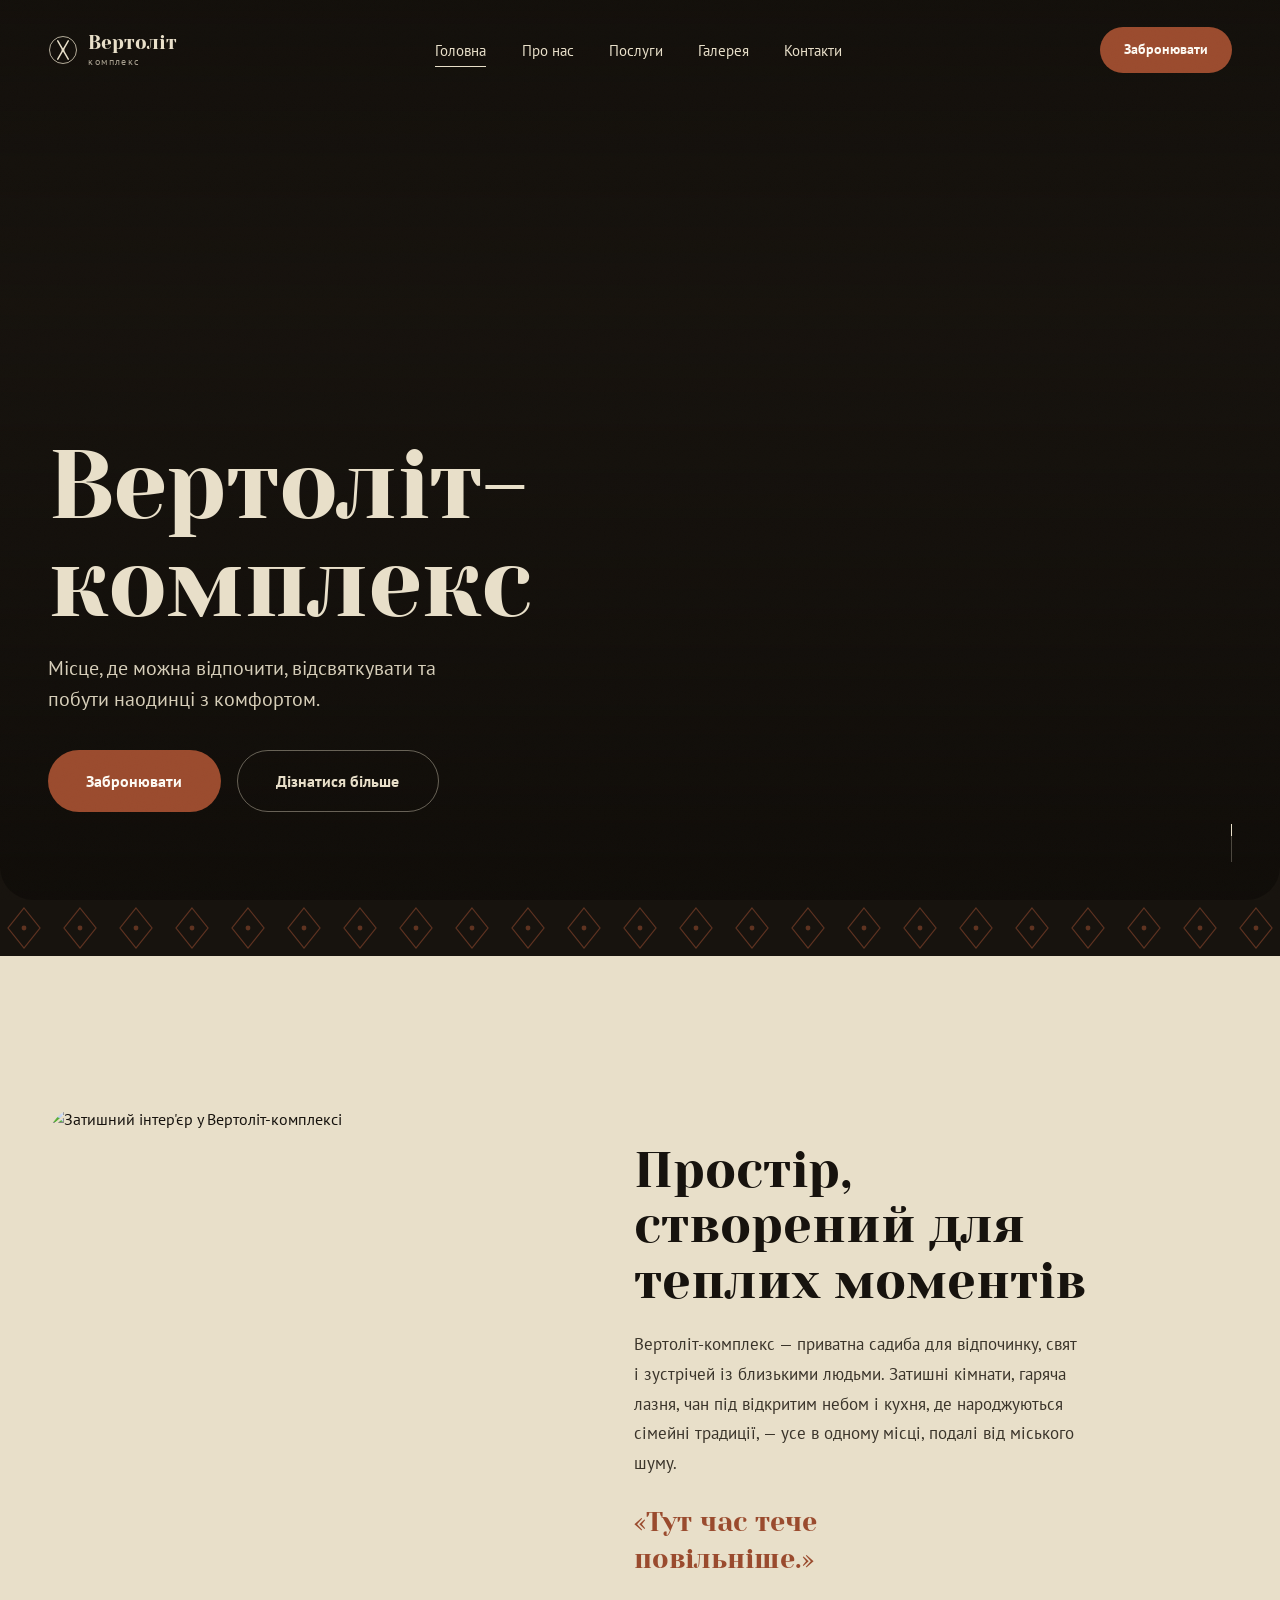
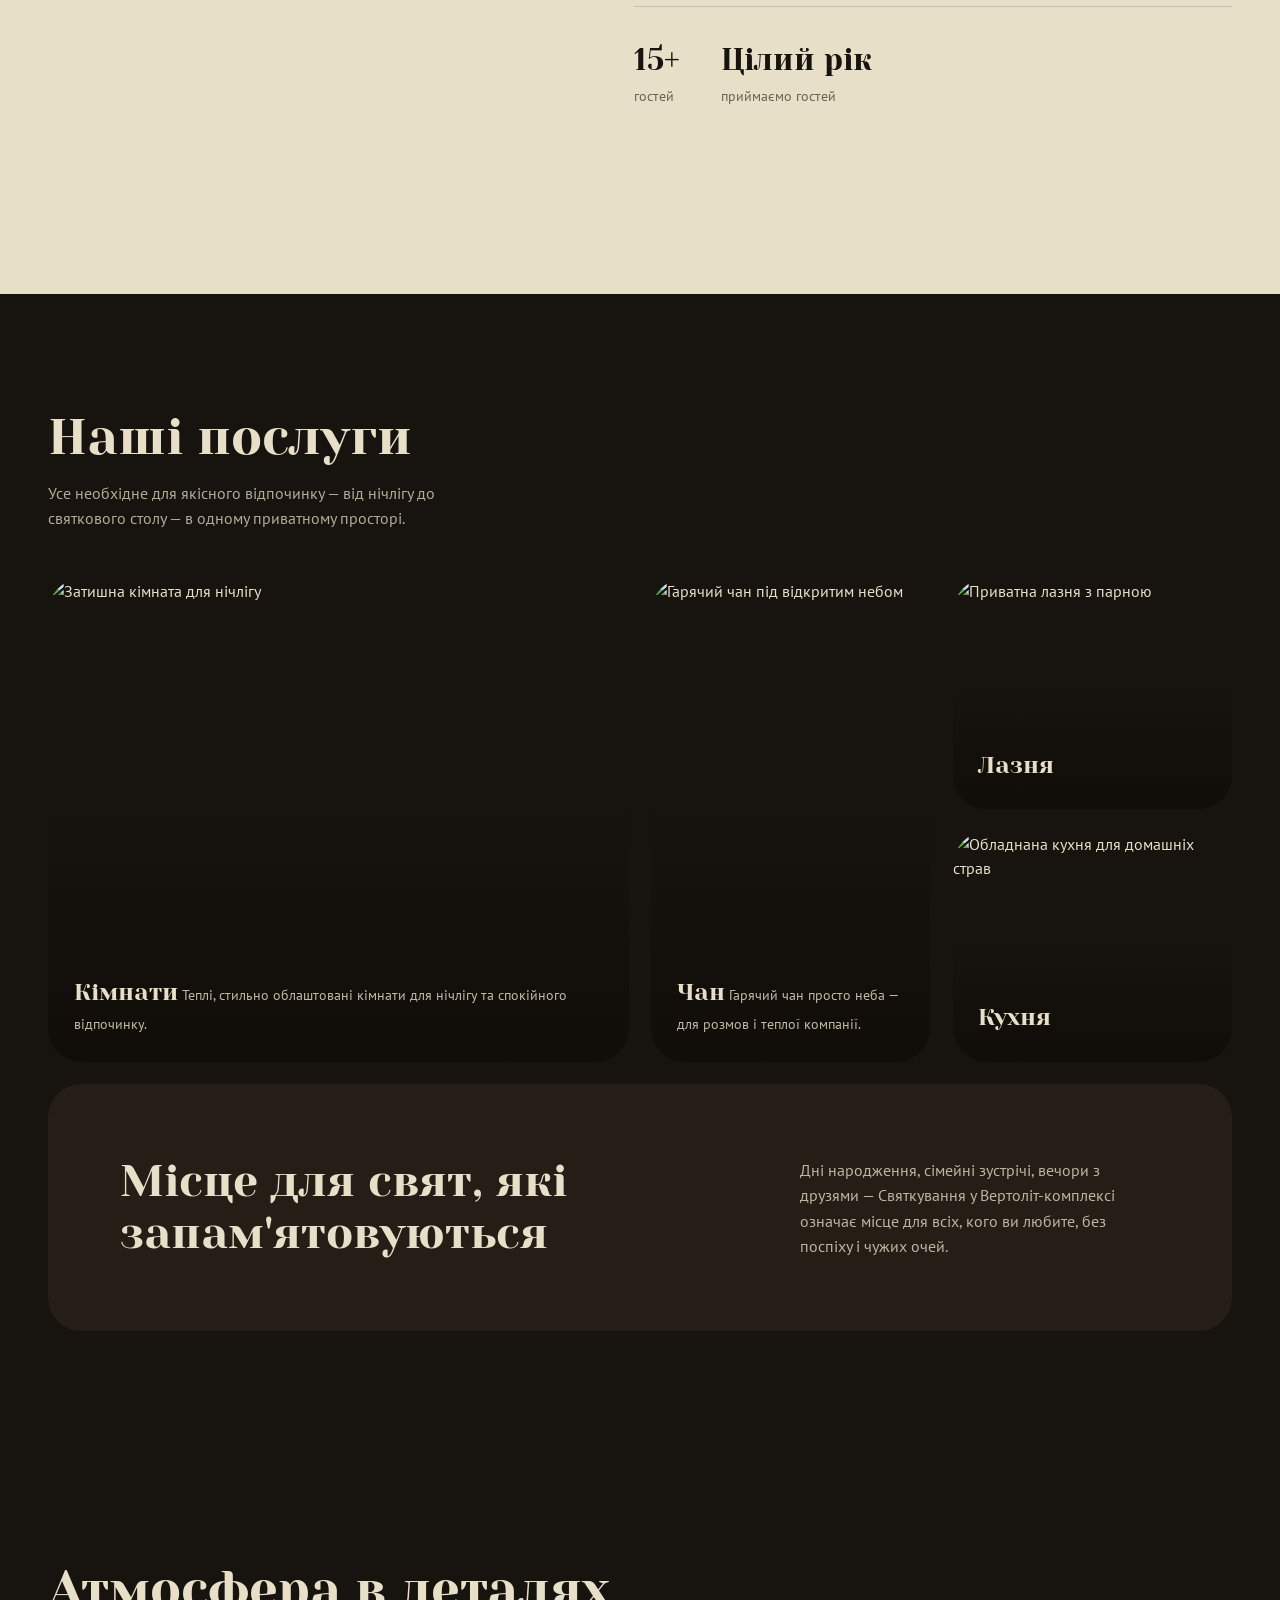
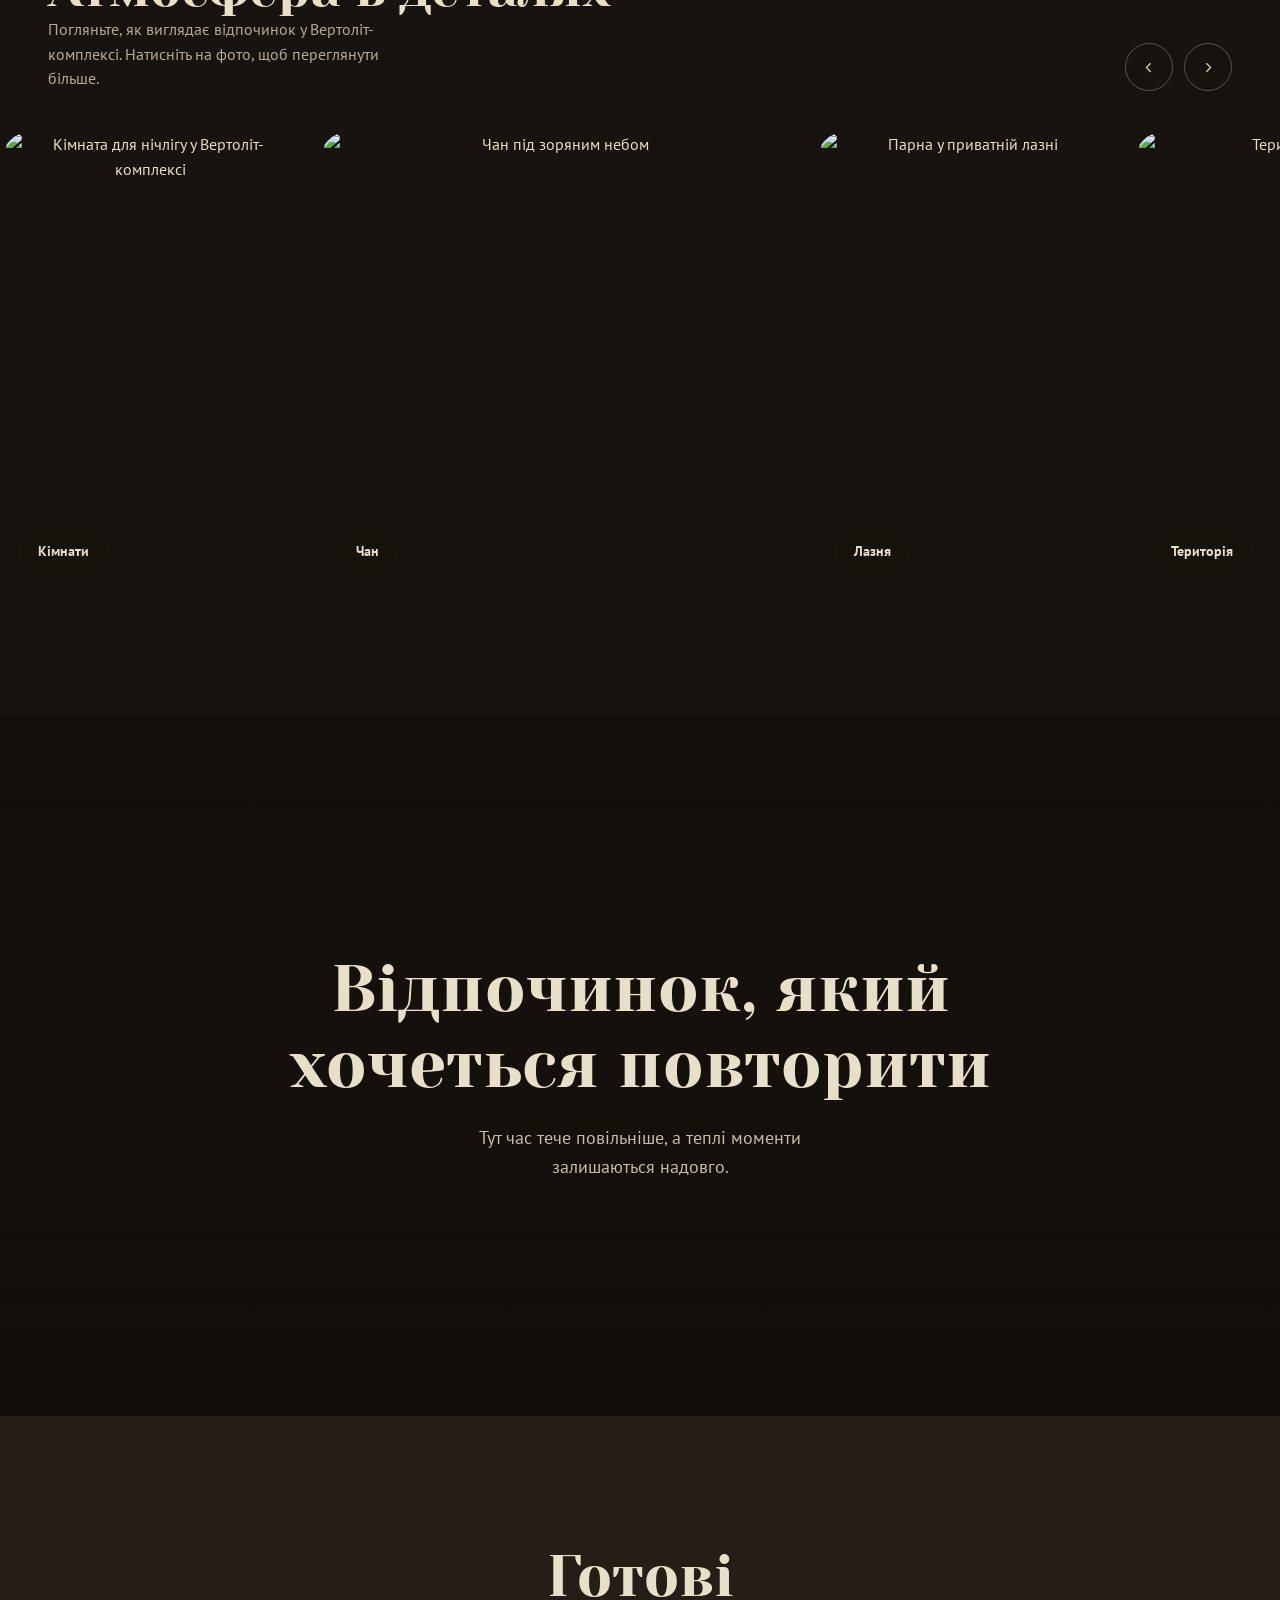
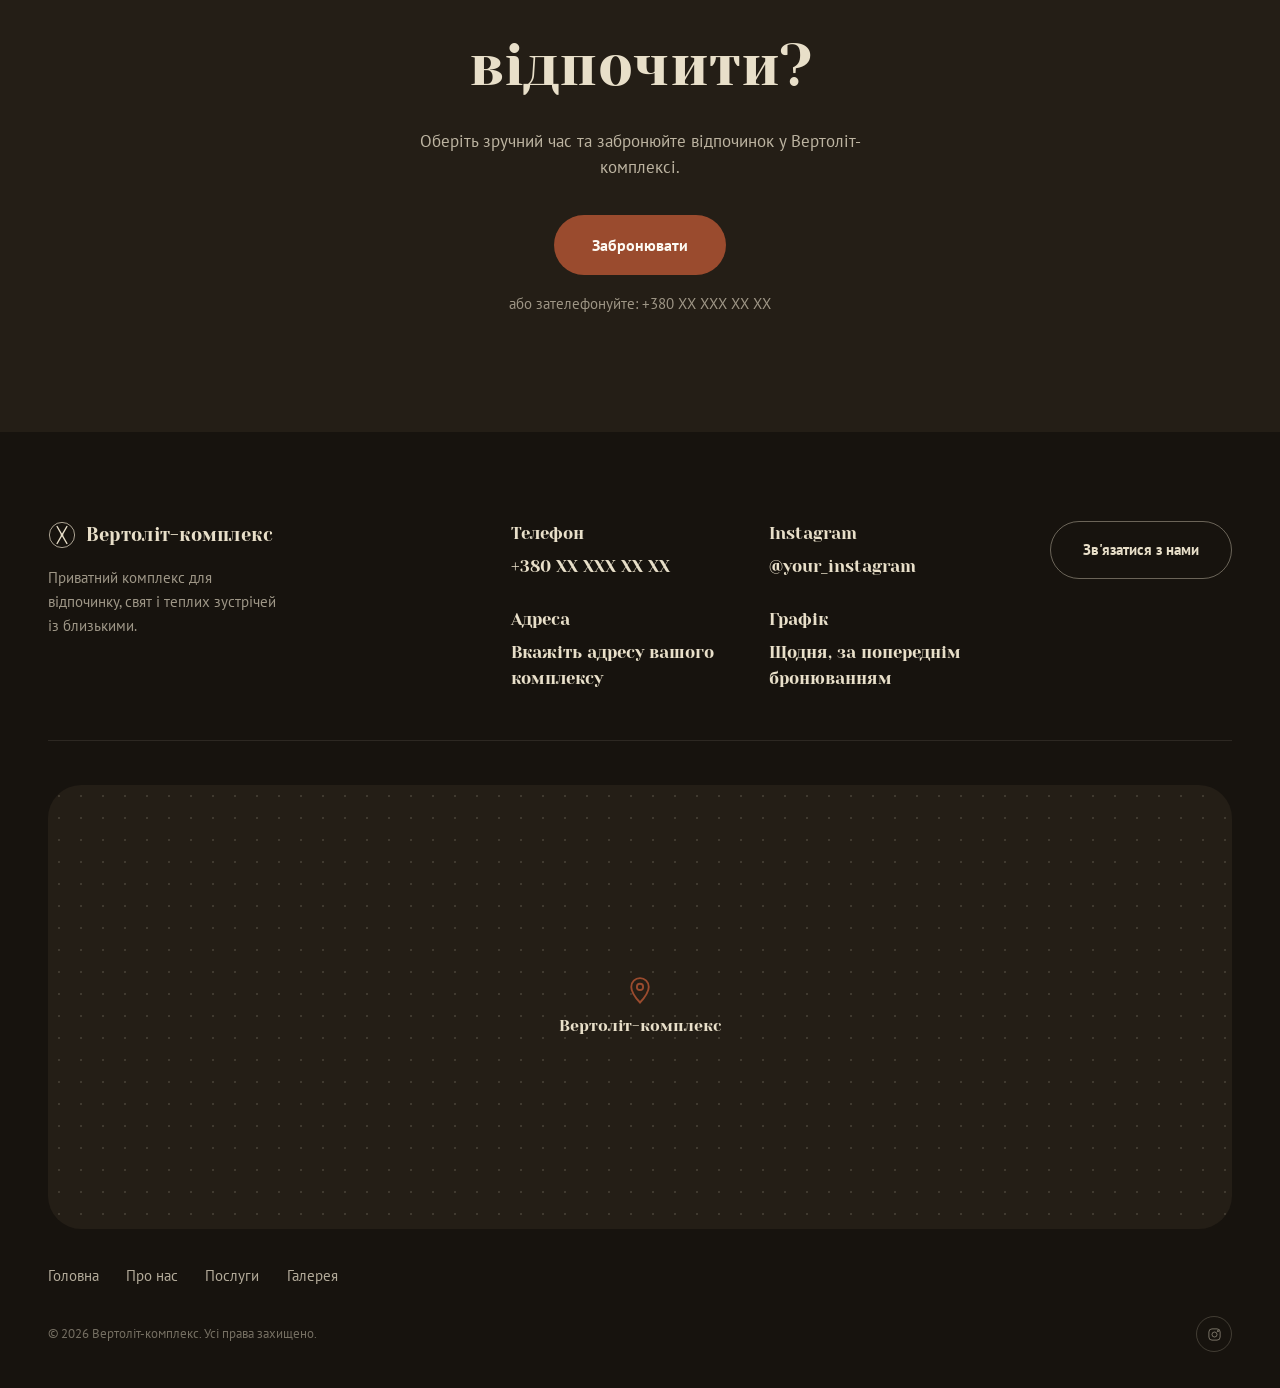
==== commit 8ae2461a: "integrate booking frontend with backend" ====
--- a/frontend/index.html
+++ b/frontend/index.html
@@ -231,11 +231,29 @@
 
   <section class="booking" id="booking">
     <div class="container booking__inner">
-      <h2 class="booking__title">Готові відпочити?</h2>
-      <p class="booking__text">Забронюйте свій день у Вертоліт-комплексі та залиште турботи позаду.</p>
+      <h2 class="booking__title">
+        Готові відпочити?
+      </h2>
+
+      <p class="booking__text">
+        Оберіть зручний час та забронюйте відпочинок
+        у Вертоліт-комплексі.
+      </p>
+
       <div class="booking__actions">
-        <a href="#contacts" class="btn btn--accent btn--lg">Забронювати</a>
-        <a href="tel:+380000000000" class="booking__phone">або зателефонуйте: +380 XX XXX XX XX</a>
+        <a
+                href="booking.html"
+                class="btn btn--accent btn--lg"
+        >
+          Забронювати
+        </a>
+
+        <a
+                href="tel:+380000000000"
+                class="booking__phone"
+        >
+          або зателефонуйте: +380 XX XXX XX XX
+        </a>
       </div>
     </div>
   </section>
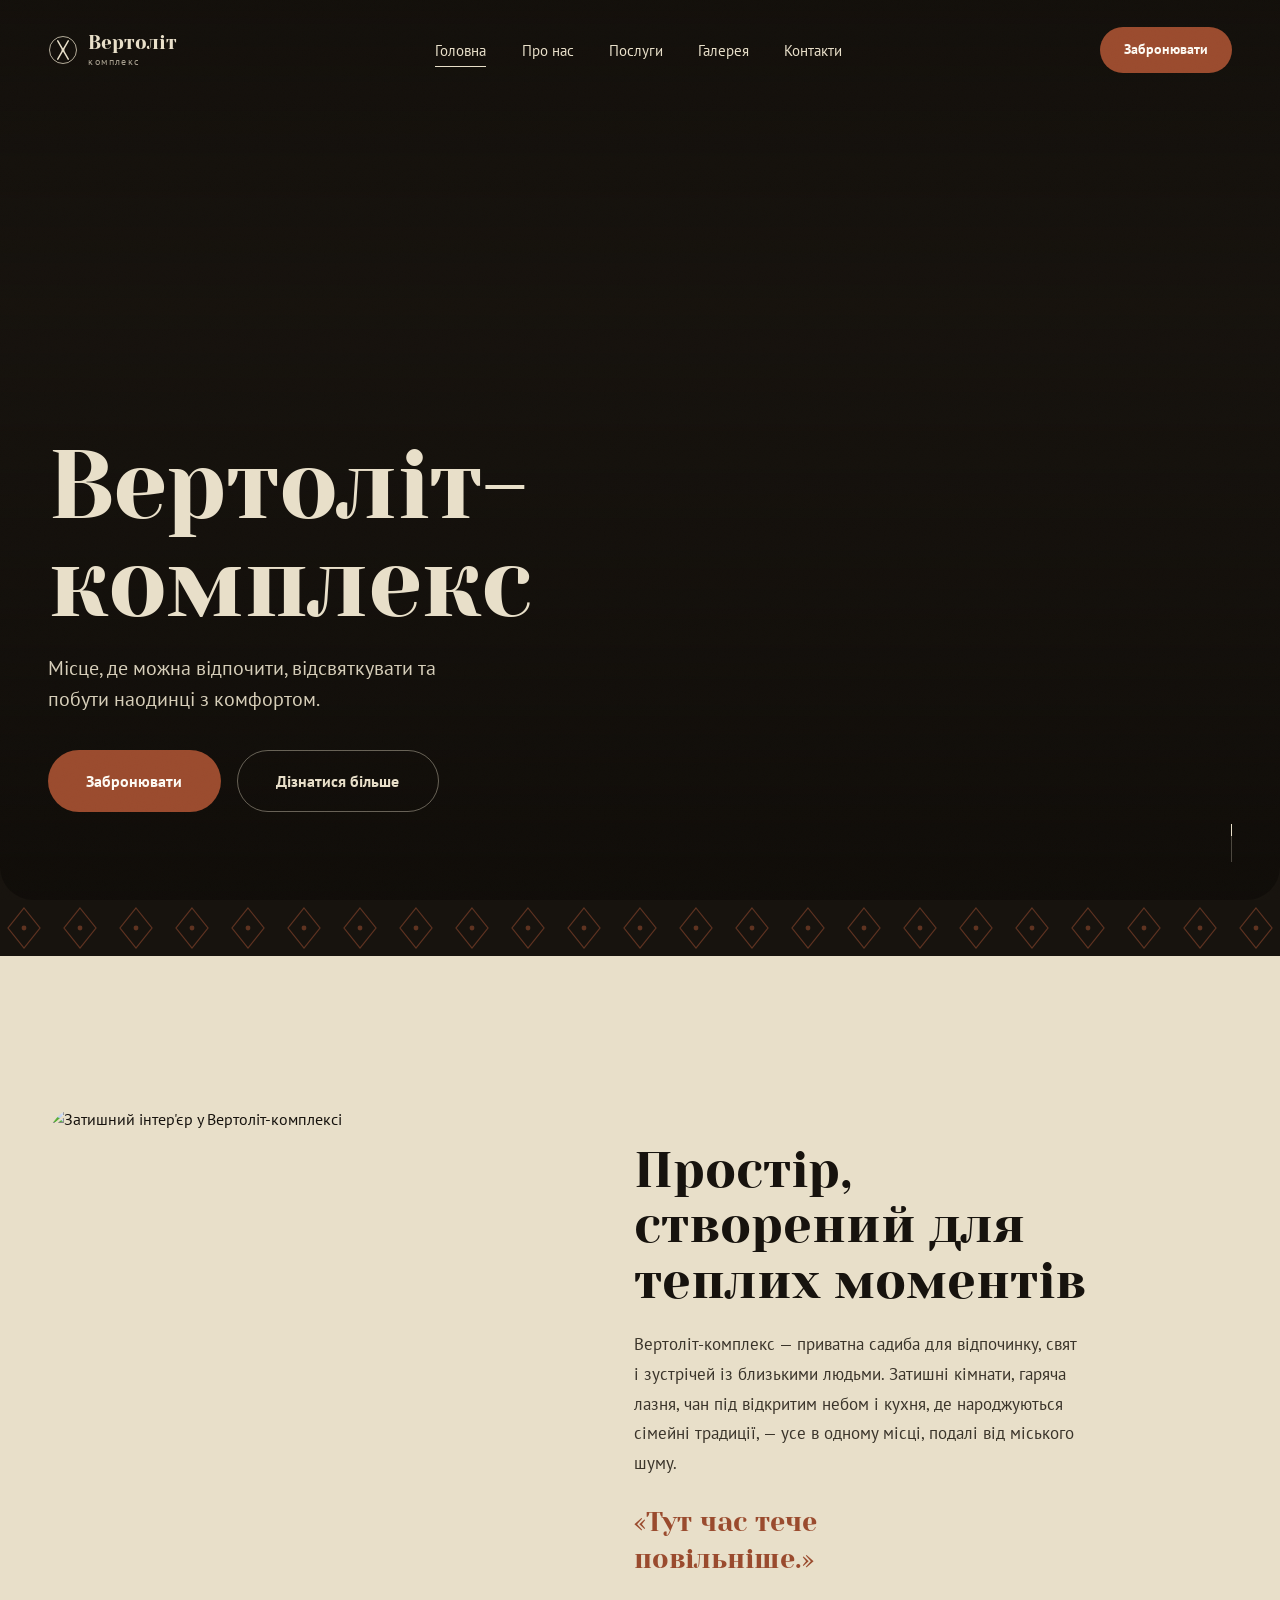
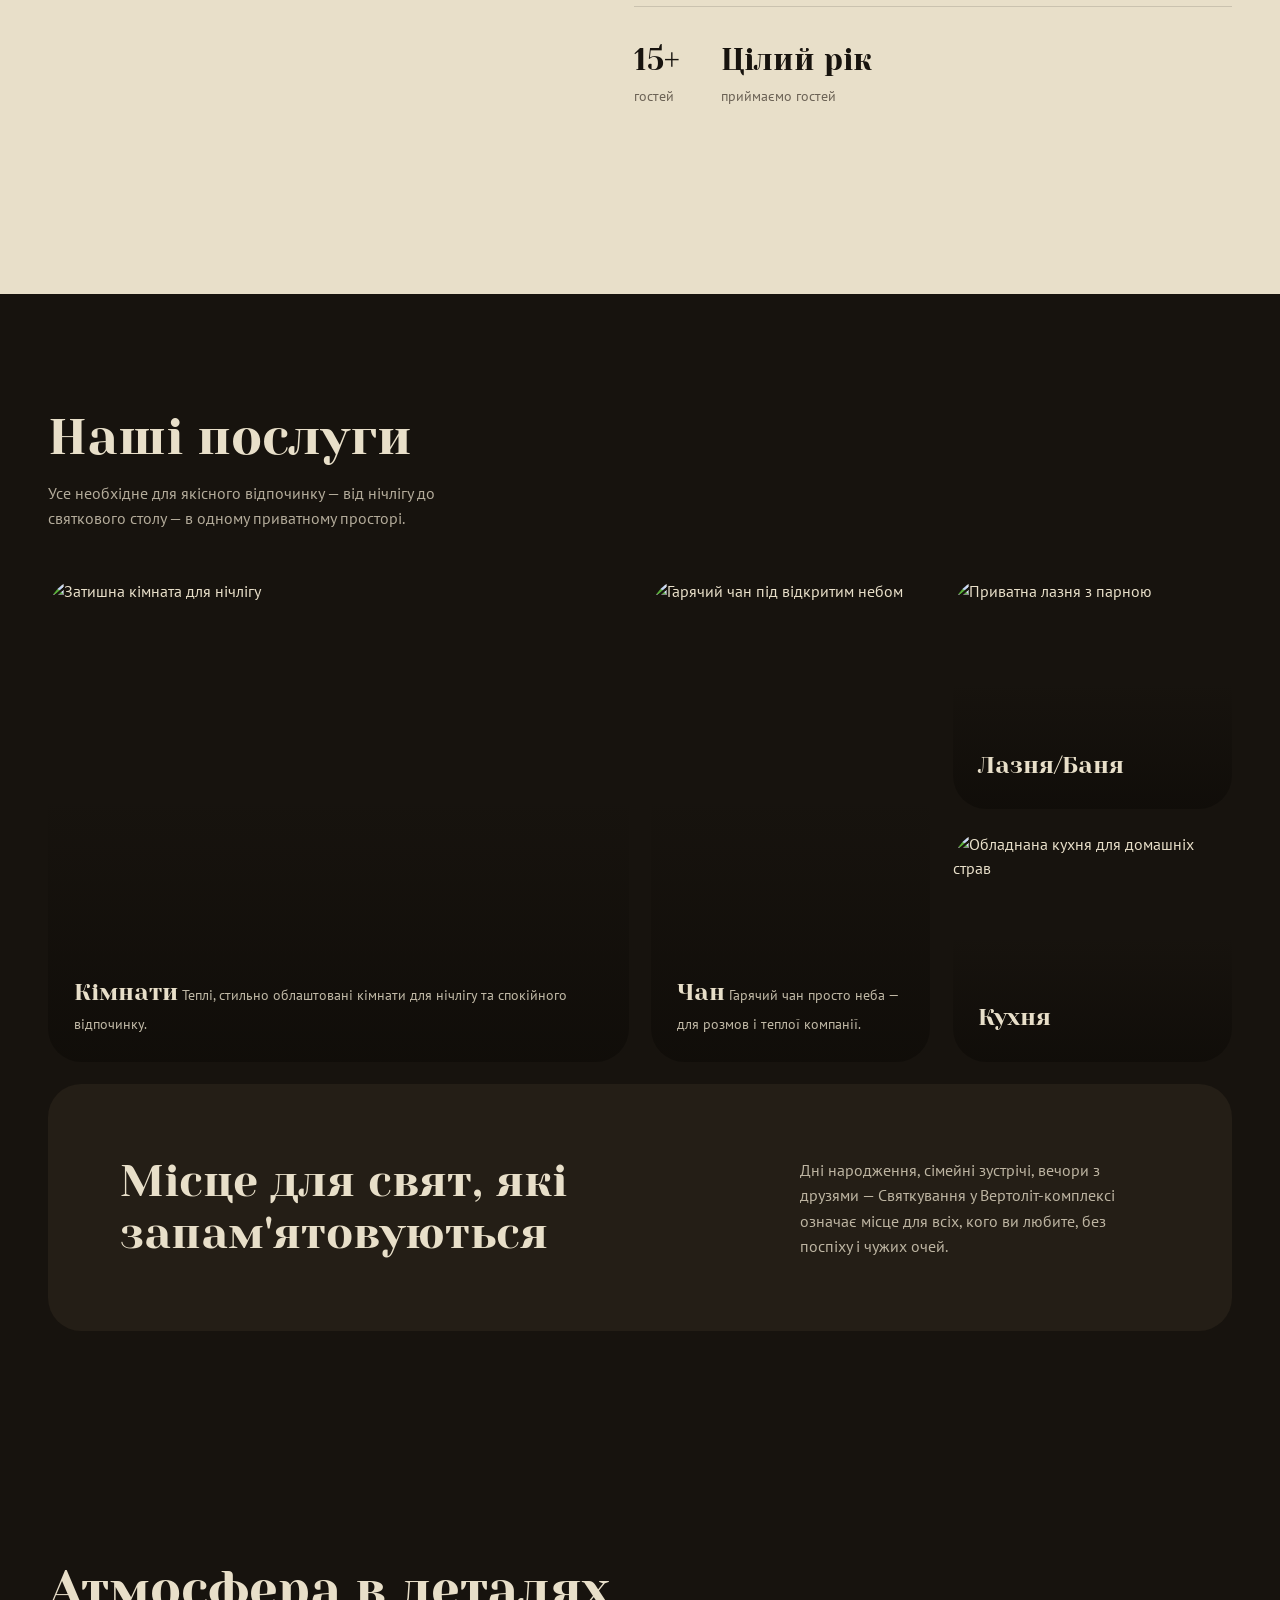
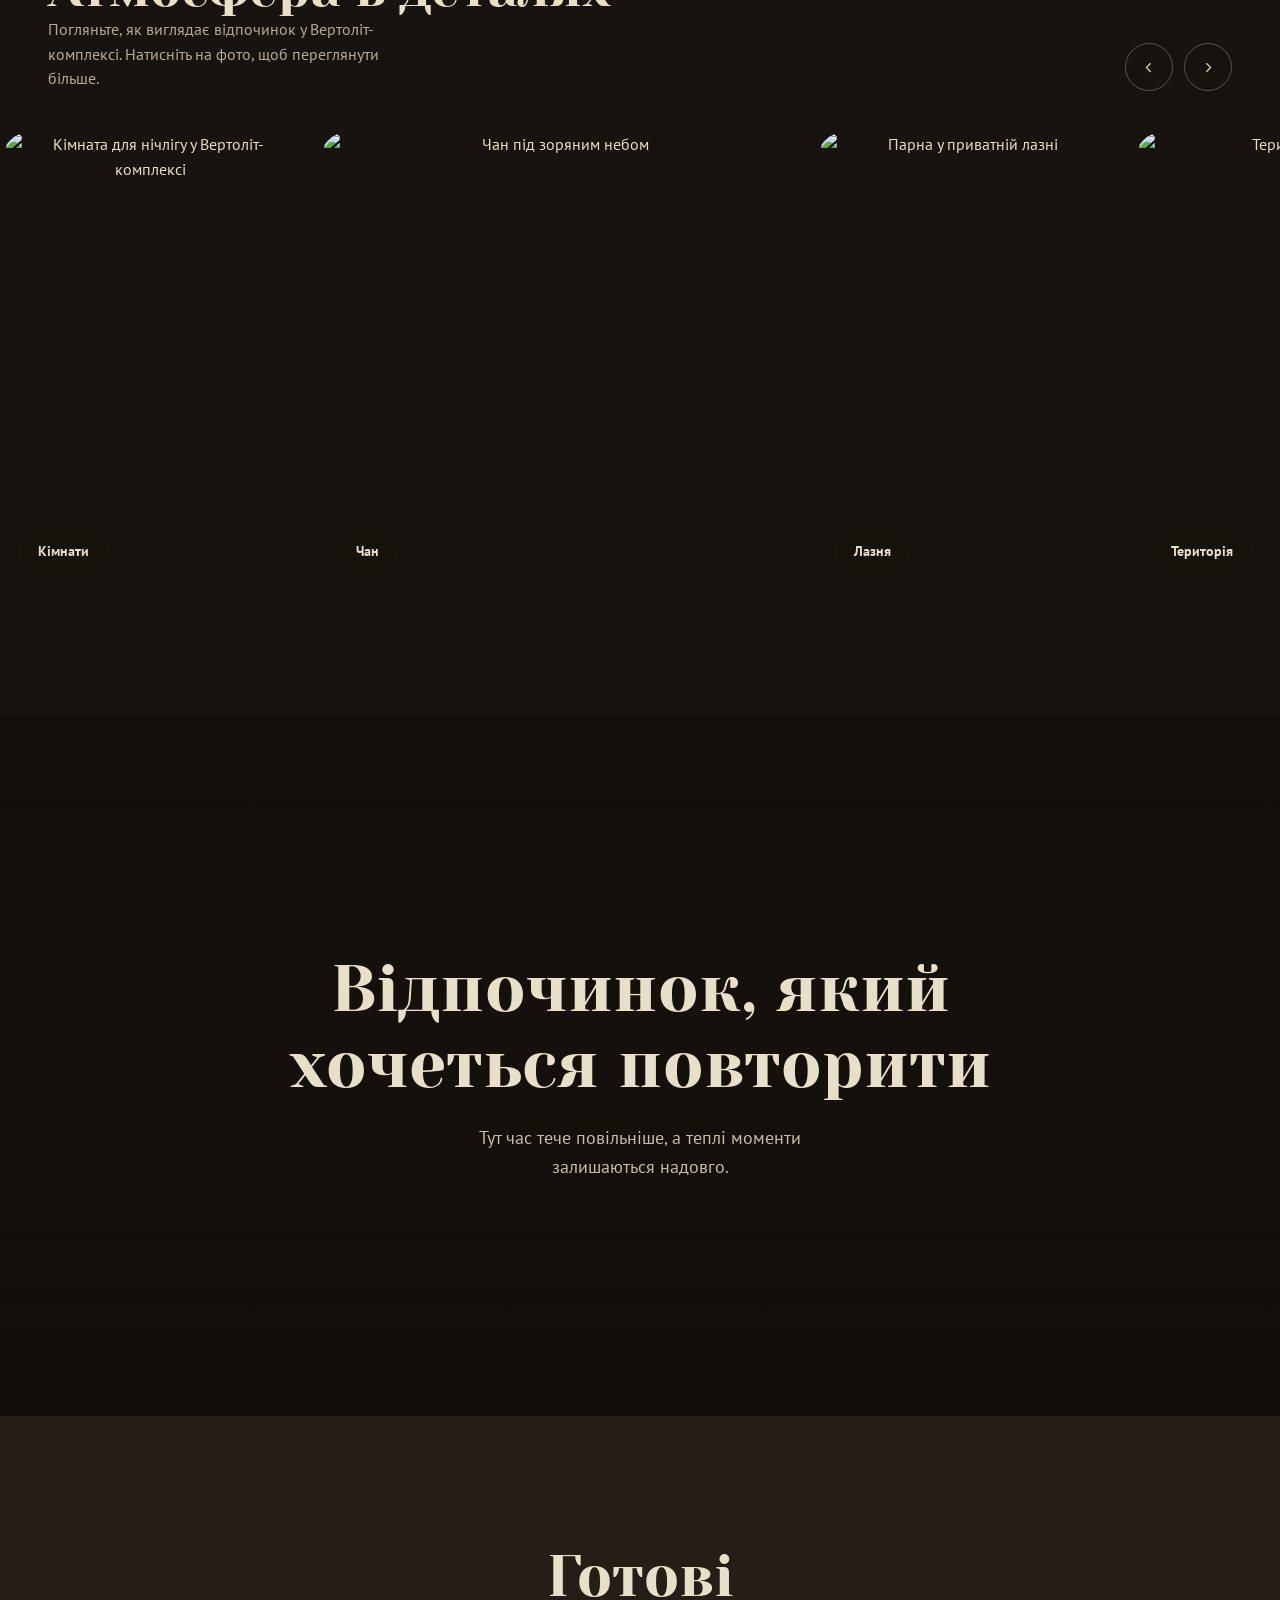
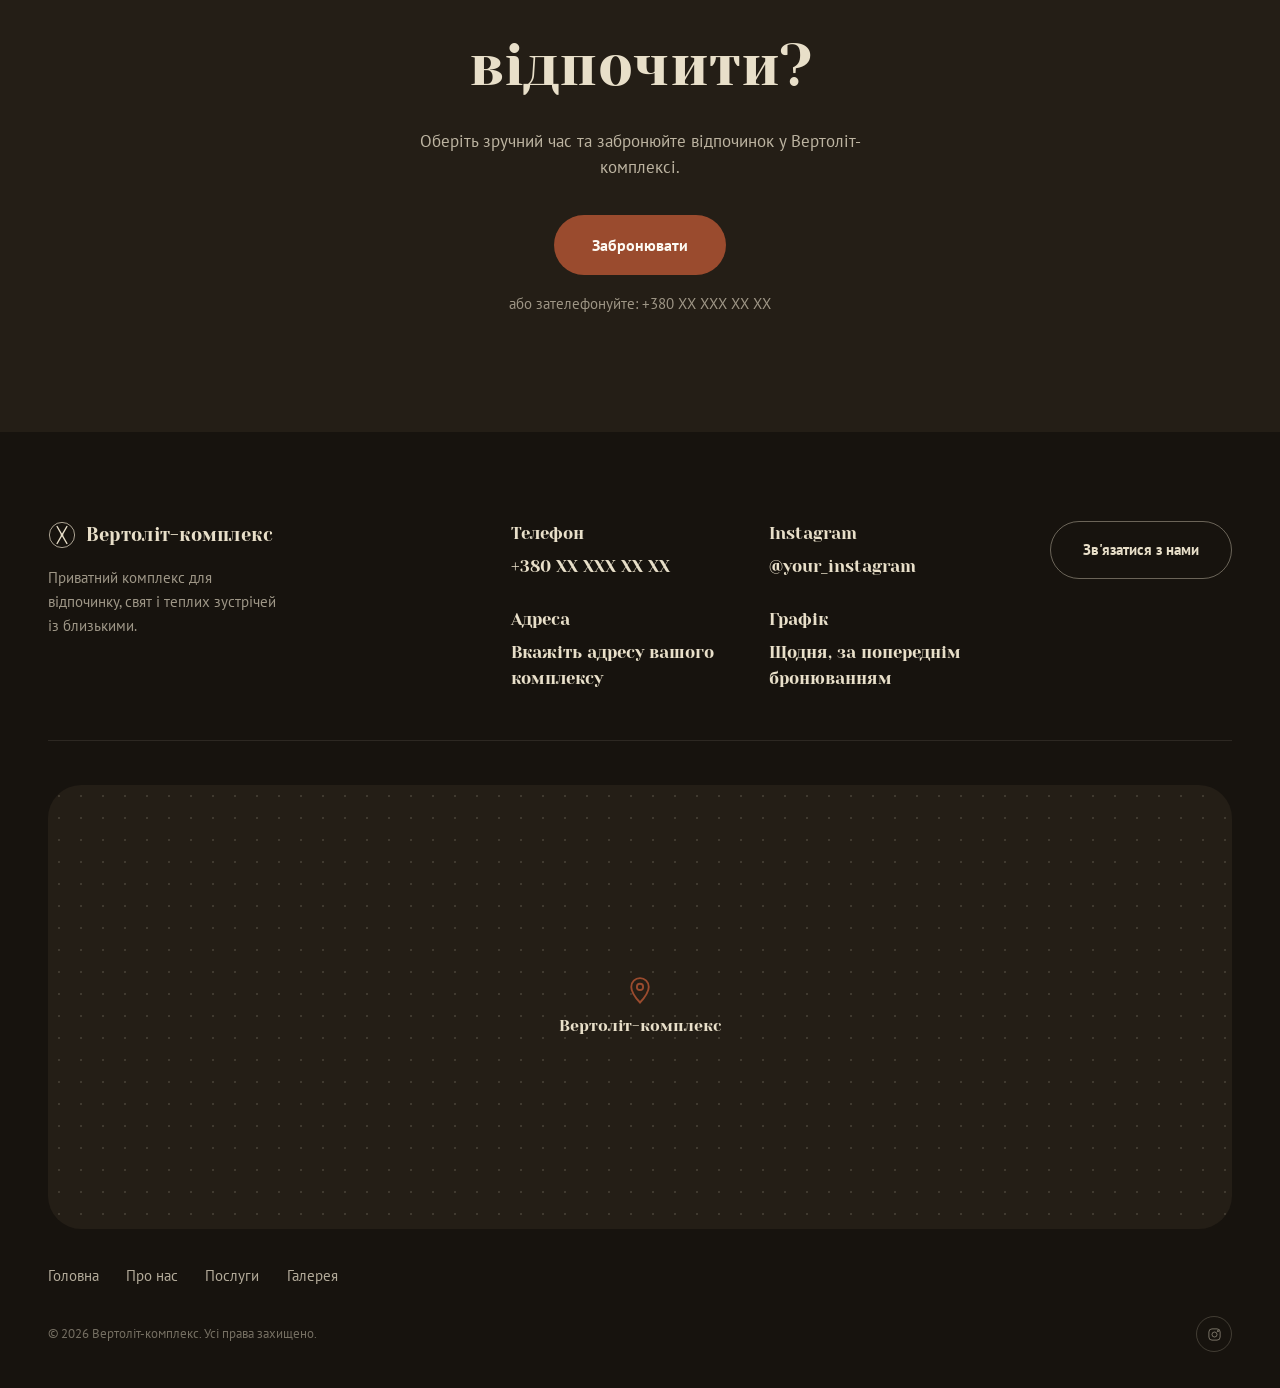
==== commit 94dbdbd4: "front - connect service cards to booking flow" ====
--- a/frontend/index.html
+++ b/frontend/index.html
@@ -53,7 +53,7 @@
       <li><a href="#contacts" class="navbar__link">Контакти</a></li>
     </ul>
     <div class="navbar__actions">
-      <a href="#booking" class="btn btn--accent navbar__cta">Забронювати</a>
+      <a href="booking.html" class="btn btn--accent navbar__cta">Забронювати</a>
       <button class="navbar__toggle" id="navToggle" aria-expanded="false" aria-controls="mobileNav" aria-label="Відкрити меню">
         <span class="navbar__toggle-bars"><span></span><span></span><span></span></span>
       </button>
@@ -69,7 +69,7 @@
     <li><a href="#gallery" class="mobile-nav__link">Галерея</a></li>
     <li><a href="#contacts" class="mobile-nav__link">Контакти</a></li>
   </ul>
-  <a href="#booking" class="btn btn--accent btn--lg">Забронювати</a>
+  <a href="booking.html" class="btn btn--accent btn--lg">Забронювати</a>
 </div>
 
 <header class="hero" id="home">
@@ -82,7 +82,7 @@
     <h1 class="hero__title" data-anim>Вертоліт-комплекс</h1>
     <p class="hero__subtitle" data-anim data-anim-delay="1">Місце, де можна відпочити, відсвяткувати та побути наодинці з комфортом.</p>
     <div class="hero__actions" data-anim data-anim-delay="2">
-      <a href="#booking" class="btn btn--accent btn--lg">Забронювати</a>
+      <a href="booking.html" class="btn btn--accent btn--lg">Забронювати</a>
       <a href="#about" class="btn btn--outline-light btn--lg">Дізнатися більше</a>
     </div>
   </div>
@@ -122,7 +122,7 @@
         <p>Усе необхідне для якісного відпочинку — від нічлігу до святкового столу — в одному приватному просторі.</p>
       </div>
       <div class="services__grid">
-        <a href="#gallery" class="service-card service-card--rooms">
+        <a href="booking.html?service=Кімнати" class="service-card service-card--rooms">
           <!-- REPLACE IMAGE: rooms -->
           <img src="https://picsum.photos/seed/vertolit-rooms/900/900" alt="Затишна кімната для нічлігу" loading="lazy">
           <span class="service-card__overlay"></span>
@@ -131,7 +131,7 @@
             <span class="service-card__desc">Теплі, стильно облаштовані кімнати для нічлігу та спокійного відпочинку.</span>
           </span>
         </a>
-        <a href="#gallery" class="service-card service-card--tub">
+        <a href="booking.html?service=Чан" class="service-card service-card--tub">
           <!-- REPLACE IMAGE: hot tub / чан -->
           <img src="https://picsum.photos/seed/vertolit-tub/700/900" alt="Гарячий чан під відкритим небом" loading="lazy">
           <span class="service-card__overlay"></span>
@@ -140,15 +140,15 @@
             <span class="service-card__desc">Гарячий чан просто неба — для розмов і теплої компанії.</span>
           </span>
         </a>
-        <a href="#gallery" class="service-card service-card--sauna">
+        <a href="booking.html?service=Лазня" class="service-card service-card--sauna">
           <!-- REPLACE IMAGE: sauna / лазня -->
           <img src="https://picsum.photos/seed/vertolit-sauna/700/700" alt="Приватна лазня з парною" loading="lazy">
           <span class="service-card__overlay"></span>
           <span class="service-card__body">
-            <span class="service-card__title">Лазня</span>
+            <span class="service-card__title">Лазня/Баня</span>
           </span>
         </a>
-        <a href="#gallery" class="service-card service-card--kitchen">
+        <a href="booking.html?service=Кухня" class="service-card service-card--kitchen">
           <!-- REPLACE IMAGE: kitchen / кухня -->
           <img src="https://picsum.photos/seed/vertolit-kitchen/700/700" alt="Обладнана кухня для домашніх страв" loading="lazy">
           <span class="service-card__overlay"></span>
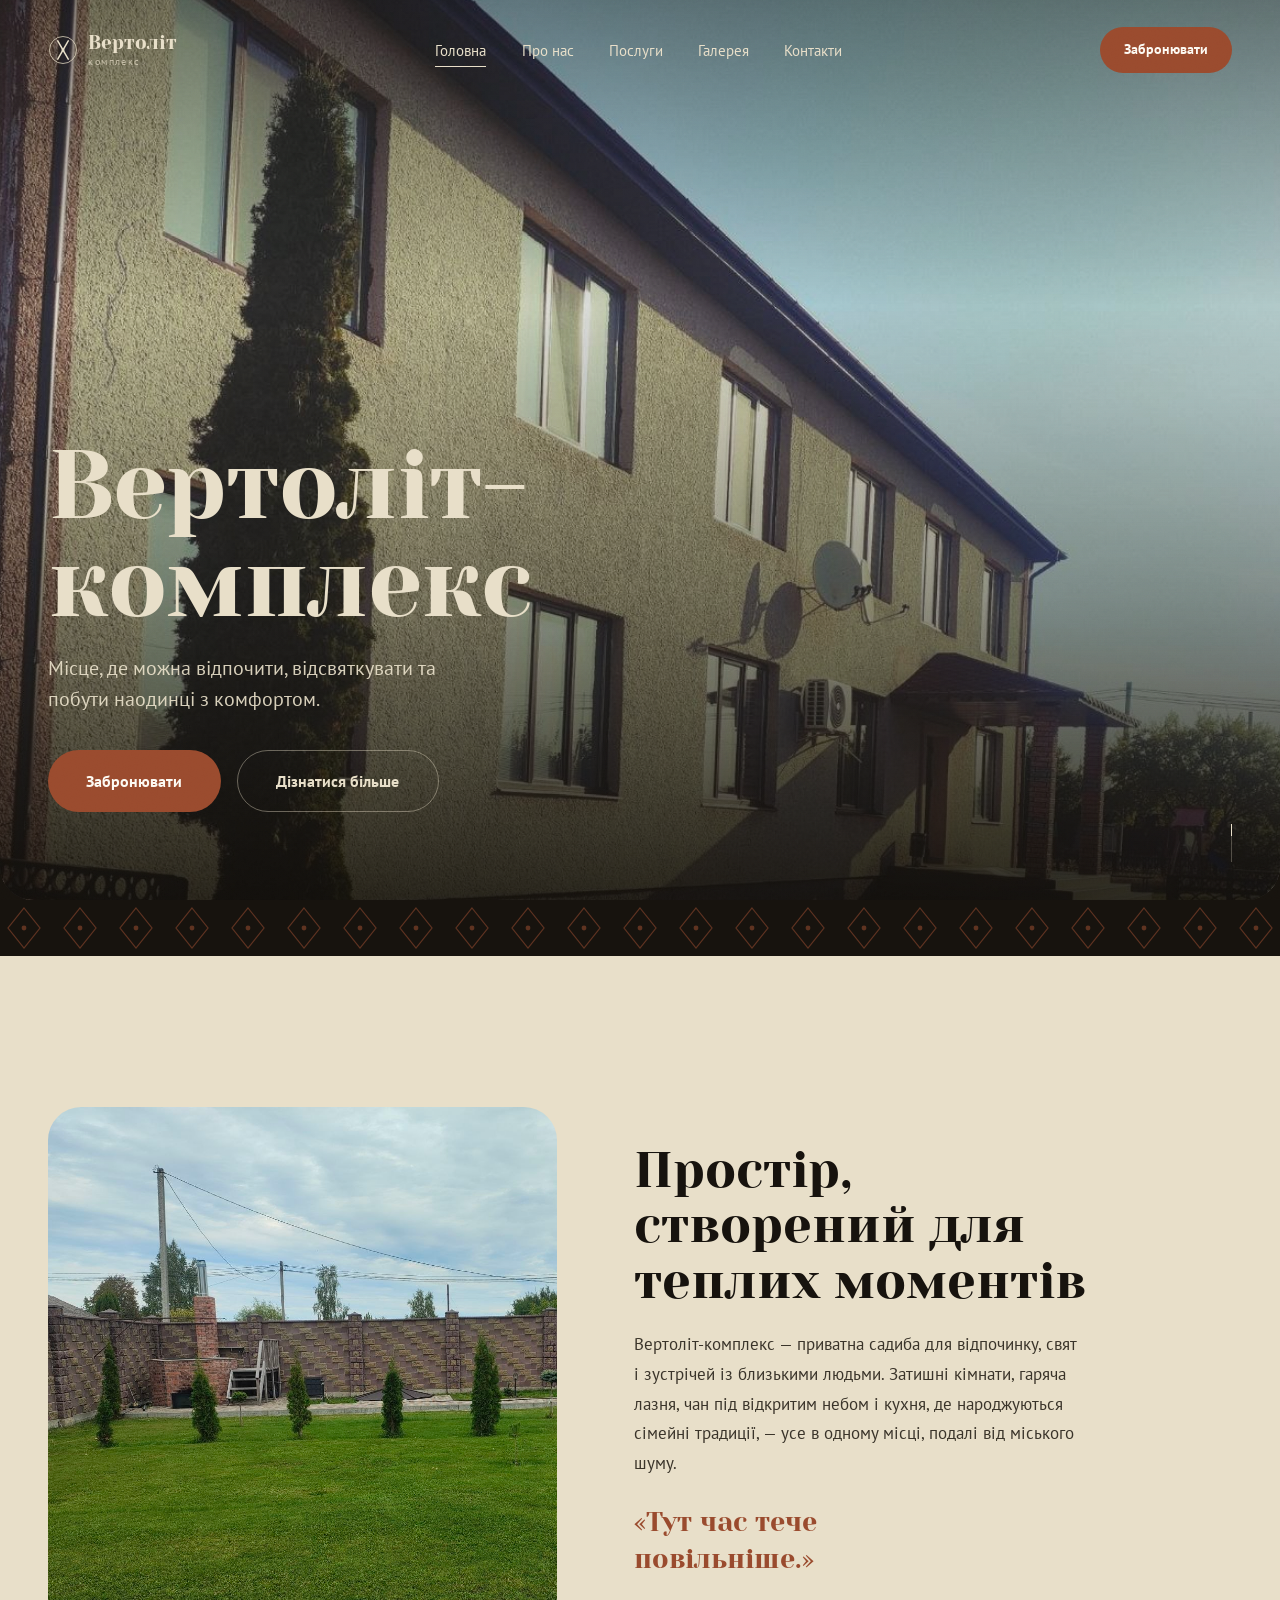
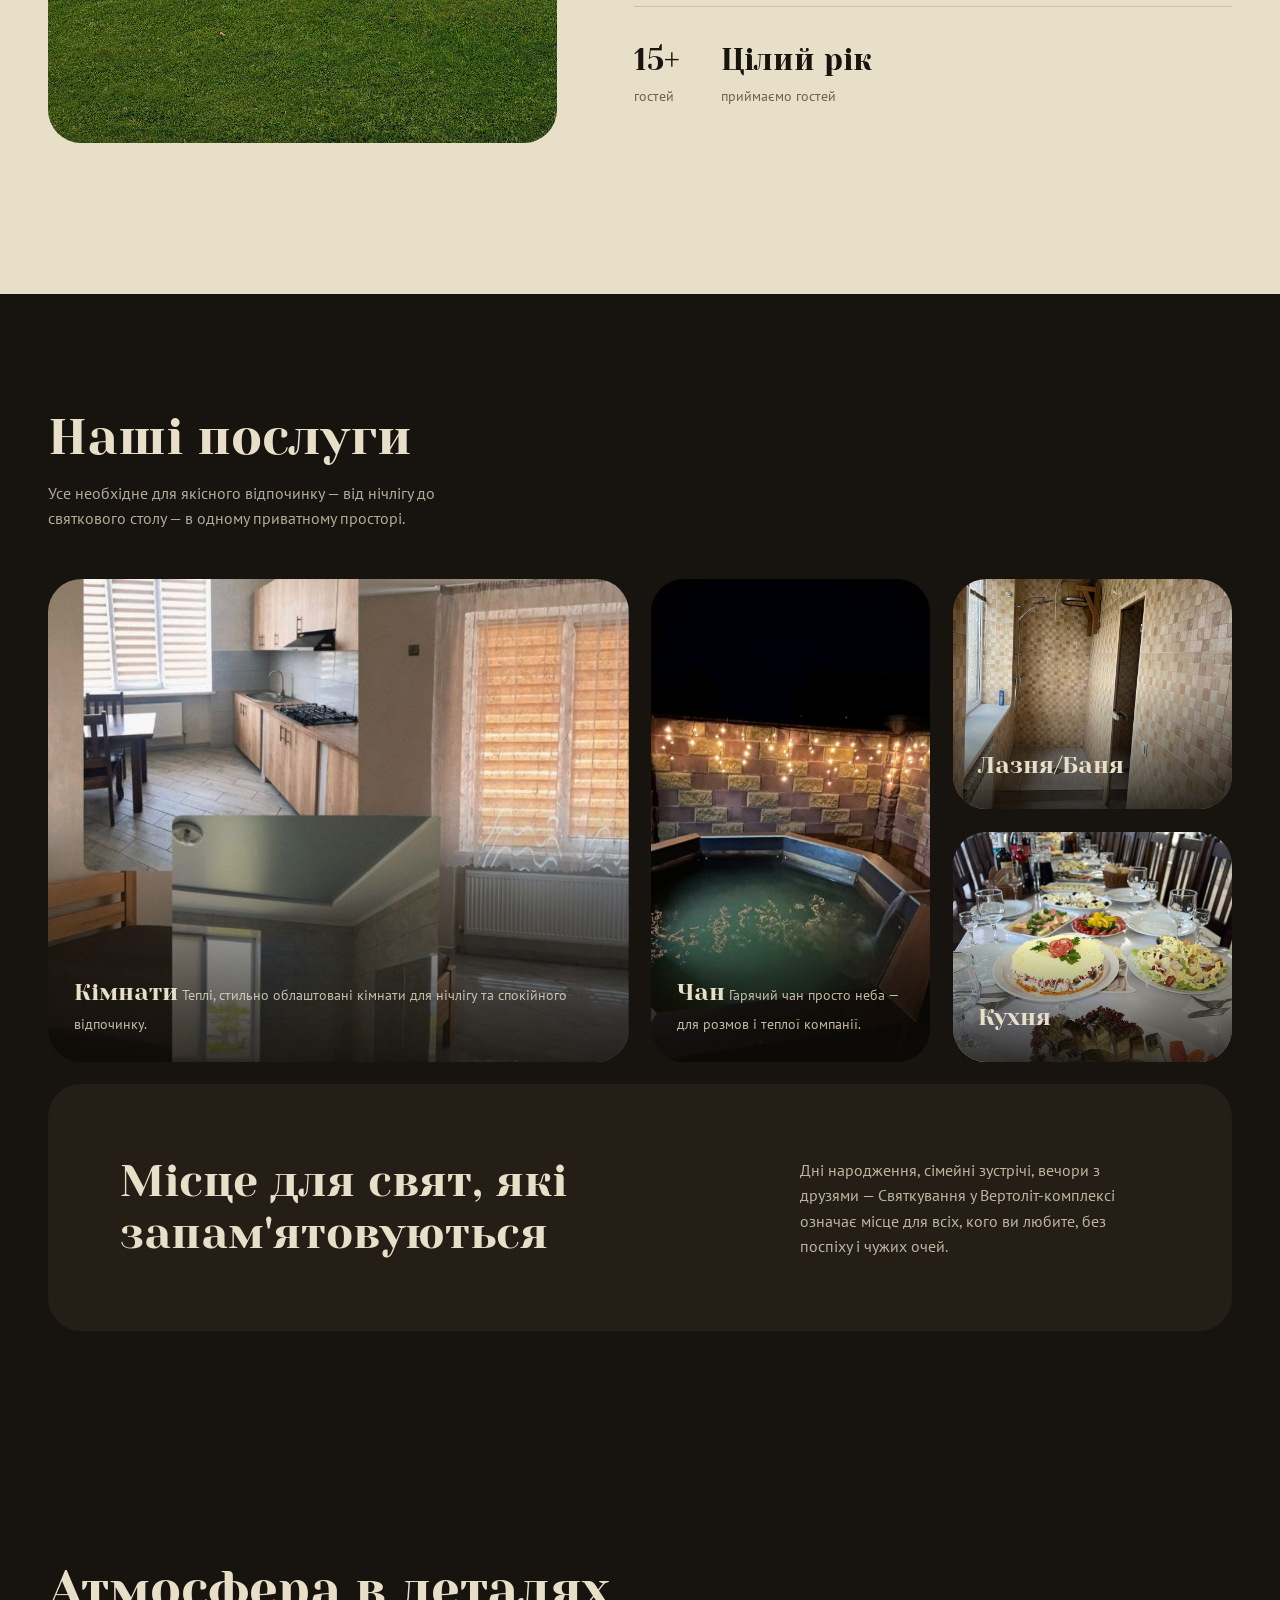
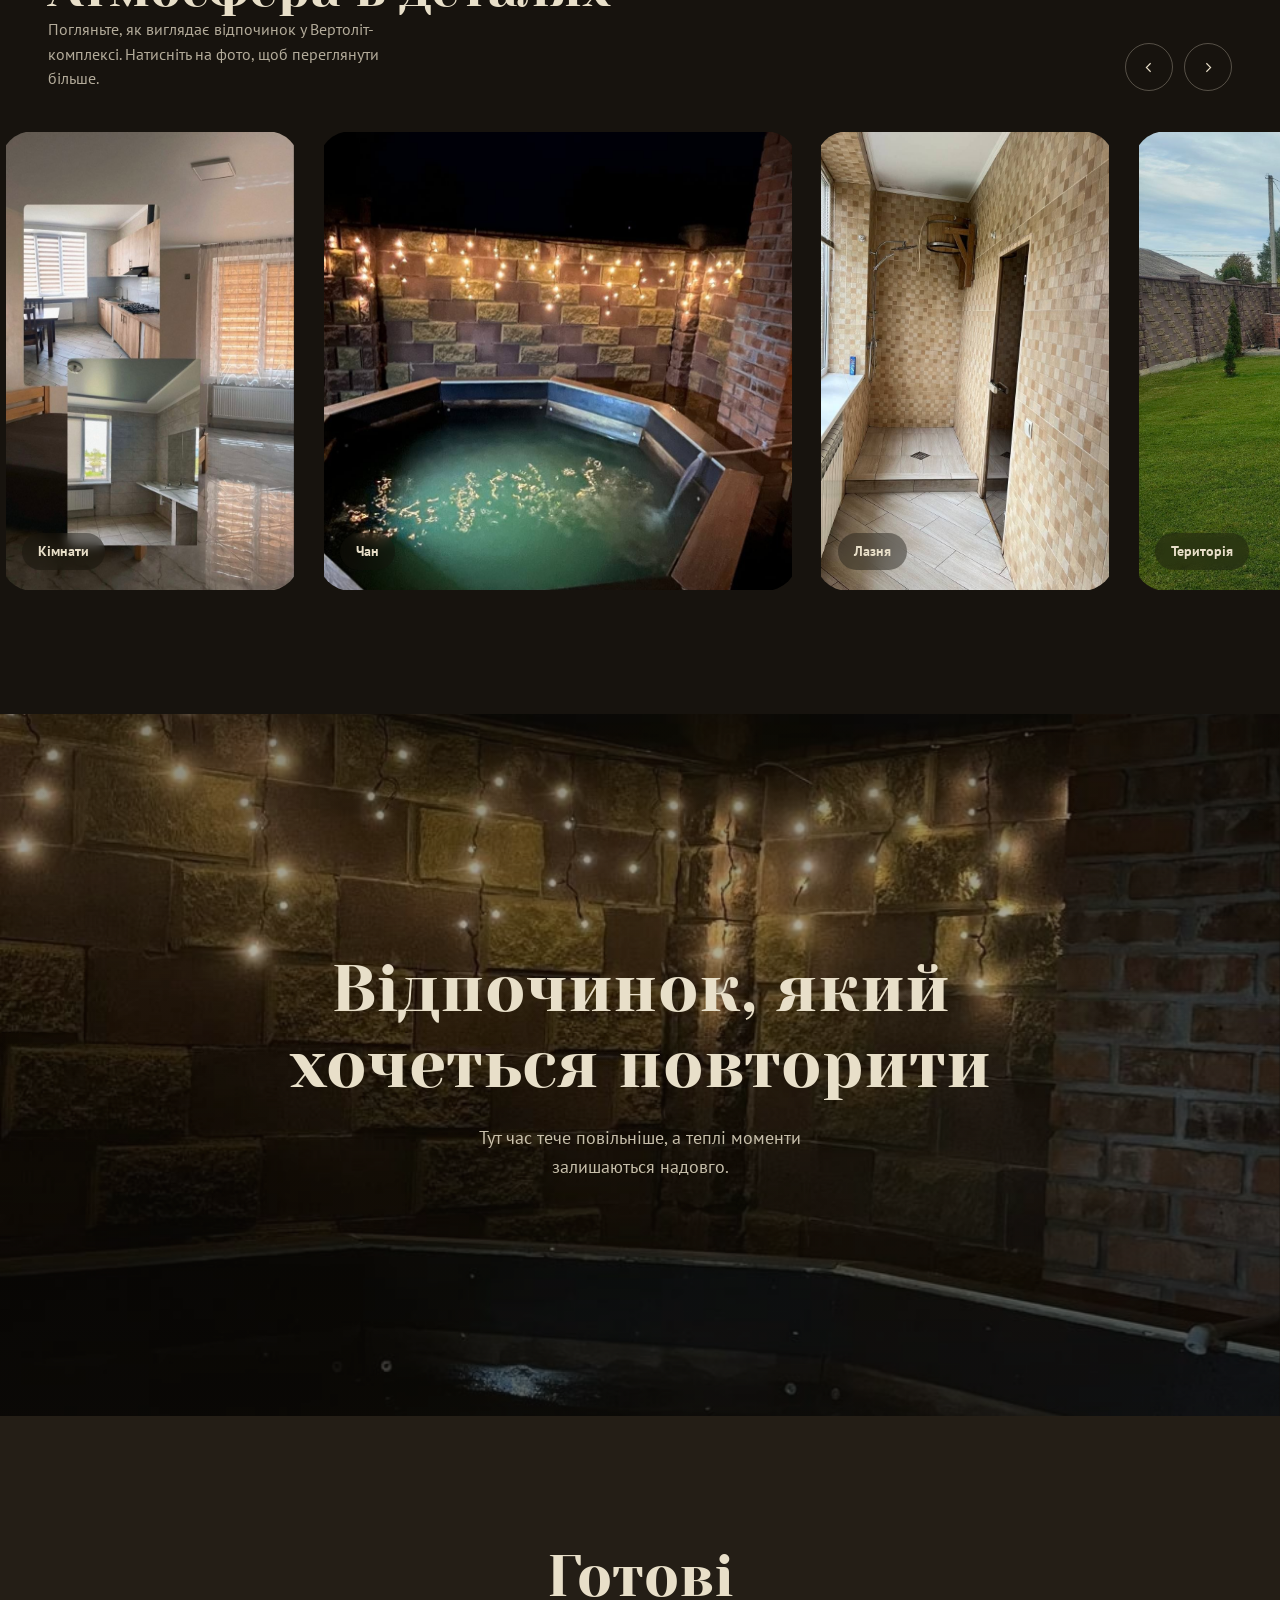
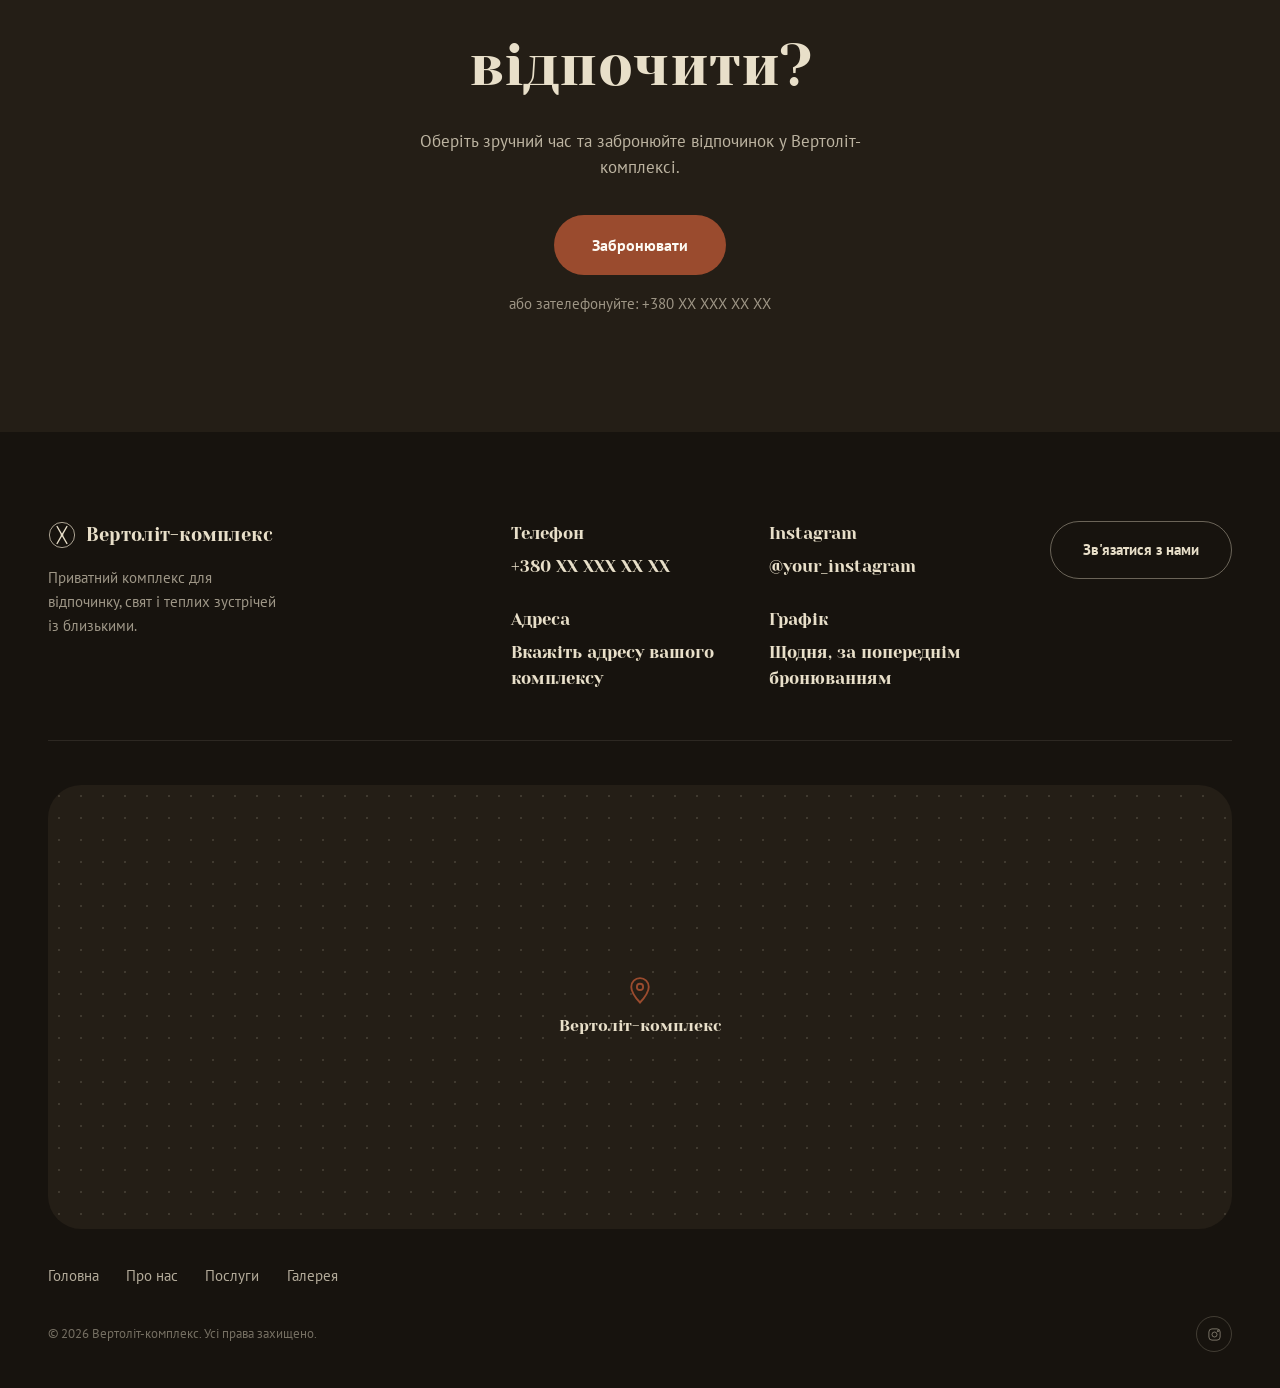
==== commit 04d2779e: "front - replace placeholder images with real photos" ====
--- a/frontend/index.html
+++ b/frontend/index.html
@@ -75,7 +75,12 @@
 <header class="hero" id="home">
   <div class="hero__media">
     <!-- REPLACE IMAGE: hero background, landscape, ~1920x1280 -->
-    <img id="heroImg" src="https://picsum.photos/seed/vertolit-hero/1920/1280" alt="Вертоліт-комплекс серед лісу у вечірньому світлі" loading="eager">
+    <img
+            id="heroImg"
+            src="assets/images/hero.jpg"
+            alt="Вертоліт-комплекс"
+            loading="eager"
+    >
   </div>
   <div class="hero__overlay"></div>
   <div class="hero__content">
@@ -98,7 +103,11 @@
       <div class="about__media" data-reveal>
         <div class="about__media-frame">
           <!-- REPLACE IMAGE: about section, portrait, ~1000x1250 -->
-          <img src="https://picsum.photos/seed/vertolit-about/1000/1250" alt="Затишний інтер'єр у Вертоліт-комплексі" loading="lazy">
+          <img
+                  src="assets/images/about.jpg"
+                  alt="Територія Вертоліт-комплексу"
+                  loading="lazy"
+          >
         </div>
       </div>
       <div class="about__body">
@@ -124,7 +133,11 @@
       <div class="services__grid">
         <a href="booking.html?service=Кімнати" class="service-card service-card--rooms">
           <!-- REPLACE IMAGE: rooms -->
-          <img src="https://picsum.photos/seed/vertolit-rooms/900/900" alt="Затишна кімната для нічлігу" loading="lazy">
+          <img
+                  src="assets/images/rooms.jpg"
+                  alt="Кімнати Вертоліт-комплексу"
+                  loading="lazy"
+          >
           <span class="service-card__overlay"></span>
           <span class="service-card__body">
             <span class="service-card__title">Кімнати</span>
@@ -133,7 +146,11 @@
         </a>
         <a href="booking.html?service=Чан" class="service-card service-card--tub">
           <!-- REPLACE IMAGE: hot tub / чан -->
-          <img src="https://picsum.photos/seed/vertolit-tub/700/900" alt="Гарячий чан під відкритим небом" loading="lazy">
+          <img
+                  src="assets/images/tub.jpg"
+                  alt="Чан у Вертоліт-комплексі"
+                  loading="lazy"
+          >
           <span class="service-card__overlay"></span>
           <span class="service-card__body">
             <span class="service-card__title">Чан</span>
@@ -142,7 +159,11 @@
         </a>
         <a href="booking.html?service=Лазня" class="service-card service-card--sauna">
           <!-- REPLACE IMAGE: sauna / лазня -->
-          <img src="https://picsum.photos/seed/vertolit-sauna/700/700" alt="Приватна лазня з парною" loading="lazy">
+          <img
+                  src="assets/images/sauna.jpg"
+                  alt="Лазня у Вертоліт-комплексі"
+                  loading="lazy"
+          >
           <span class="service-card__overlay"></span>
           <span class="service-card__body">
             <span class="service-card__title">Лазня/Баня</span>
@@ -150,7 +171,11 @@
         </a>
         <a href="booking.html?service=Кухня" class="service-card service-card--kitchen">
           <!-- REPLACE IMAGE: kitchen / кухня -->
-          <img src="https://picsum.photos/seed/vertolit-kitchen/700/700" alt="Обладнана кухня для домашніх страв" loading="lazy">
+          <img
+                  src="assets/images/kitchen.jpg"
+                  alt="Кухня та святкова зала"
+                  loading="lazy"
+          >
           <span class="service-card__overlay"></span>
           <span class="service-card__body">
             <span class="service-card__title">Кухня</span>
@@ -181,38 +206,66 @@
     <div class="gallery__scroll" id="galleryScroll">
       <button type="button" class="gallery-item gallery-item--w1 gallery-trigger" data-caption="Кімнати">
         <!-- REPLACE IMAGE: gallery 1 — rooms -->
-        <img src="https://picsum.photos/seed/vertolit-g1/700/1000" alt="Кімната для нічлігу у Вертоліт-комплексі" loading="lazy">
+        <img
+                src="assets/images/rooms.jpg"
+                alt="Кімнати Вертоліт-комплексу"
+                loading="lazy"
+        >
         <span class="gallery-item__label">Кімнати</span>
       </button>
       <button type="button" class="gallery-item gallery-item--w2 gallery-trigger" data-caption="Чан">
         <!-- REPLACE IMAGE: gallery 2 — hot tub -->
-        <img src="https://picsum.photos/seed/vertolit-g2/1100/1000" alt="Чан під зоряним небом" loading="lazy">
+        <img
+                src="assets/images/tub.jpg"
+                alt="Чан у Вертоліт-комплексі"
+                loading="lazy"
+        >
         <span class="gallery-item__label">Чан</span>
       </button>
       <button type="button" class="gallery-item gallery-item--w1 gallery-trigger" data-caption="Лазня">
         <!-- REPLACE IMAGE: gallery 3 — sauna -->
-        <img src="https://picsum.photos/seed/vertolit-g3/700/1000" alt="Парна у приватній лазні" loading="lazy">
+        <img
+                src="assets/images/sauna.jpg"
+                alt="Лазня Вертоліт-комплексу"
+                loading="lazy"
+        >
         <span class="gallery-item__label">Лазня</span>
       </button>
       <button type="button" class="gallery-item gallery-item--w2 gallery-trigger" data-caption="Територія">
         <!-- REPLACE IMAGE: gallery 4 — grounds/exterior -->
-        <img src="https://picsum.photos/seed/vertolit-g4/1100/1000" alt="Територія комплексу серед природи" loading="lazy">
+        <img
+                src="assets/images/about.jpg"
+                alt="Територія Вертоліт-комплексу"
+                loading="lazy"
+        >
         <span class="gallery-item__label">Територія</span>
       </button>
       <button type="button" class="gallery-item gallery-item--w1 gallery-trigger" data-caption="Кухня">
         <!-- REPLACE IMAGE: gallery 5 — kitchen -->
-        <img src="https://picsum.photos/seed/vertolit-g5/700/1000" alt="Деталі кухні комплексу" loading="lazy">
+        <img
+                src="assets/images/kitchen.jpg"
+                alt="Святкова зала"
+                loading="lazy"
+        >
         <span class="gallery-item__label">Кухня</span>
       </button>
       <button type="button" class="gallery-item gallery-item--w2 gallery-trigger" data-caption="Разом">
         <!-- REPLACE IMAGE: gallery 6 — friends gathering -->
-        <img src="https://picsum.photos/seed/vertolit-g6/1100/1000" alt="Вечір з друзями біля вогню" loading="lazy">
-        <span class="gallery-item__label">Разом</span>
+        <img
+                src="assets/images/gallery/01.jpg"
+                alt="Відпочинок у Вертоліт-комплексі"
+                loading="lazy"
+        >
+        <span class="gallery-item__label">Лазня/Баня</span>
       </button>
       <button type="button" class="gallery-item gallery-item--w1 gallery-trigger" data-caption="Тераса">
         <!-- REPLACE IMAGE: gallery 7 — terrace -->
-        <img src="https://picsum.photos/seed/vertolit-g7/700/1000" alt="Дерев'яна тераса комплексу" loading="lazy">
-        <span class="gallery-item__label">Тераса</span>
+        <img
+                src="assets/images/gallery/02.jpg"
+                alt="Атмосфера Вертоліт-комплексу"
+                loading="lazy"
+        >
+        <span class="gallery-item__label">Кухня</span>
       </button>
     </div>
   </section>
@@ -220,7 +273,12 @@
   <section class="experience" data-reveal>
     <div class="experience__media">
       <!-- REPLACE IMAGE: experience/atmosphere, landscape -->
-      <img id="expImg" src="https://picsum.photos/seed/vertolit-experience/1920/1200" alt="Атмосферний вечір у Вертоліт-комплексі" loading="lazy">
+      <img
+              id="expImg"
+              src="assets/images/experience.jpg"
+              alt="Вечірній відпочинок у Вертоліт-комплексі"
+              loading="lazy"
+      >
     </div>
     <div class="experience__overlay"></div>
     <div class="container experience__content">
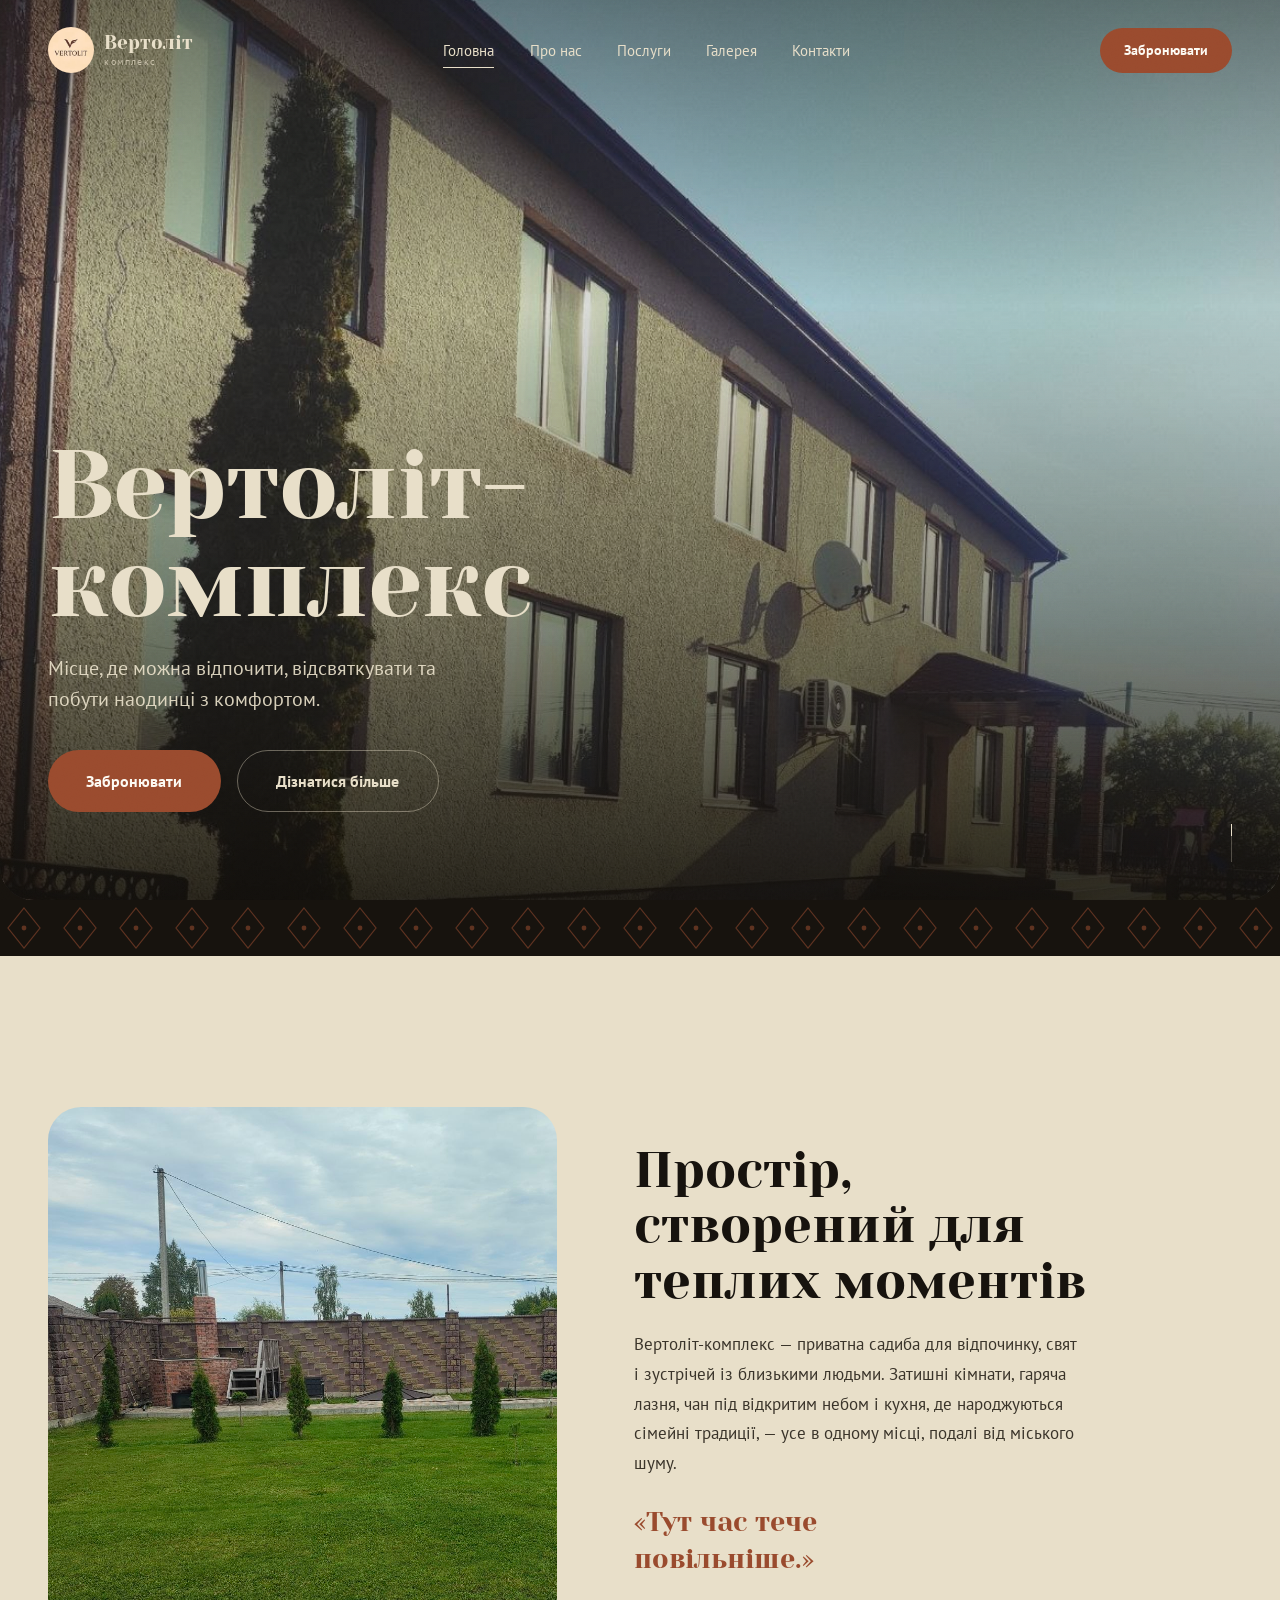
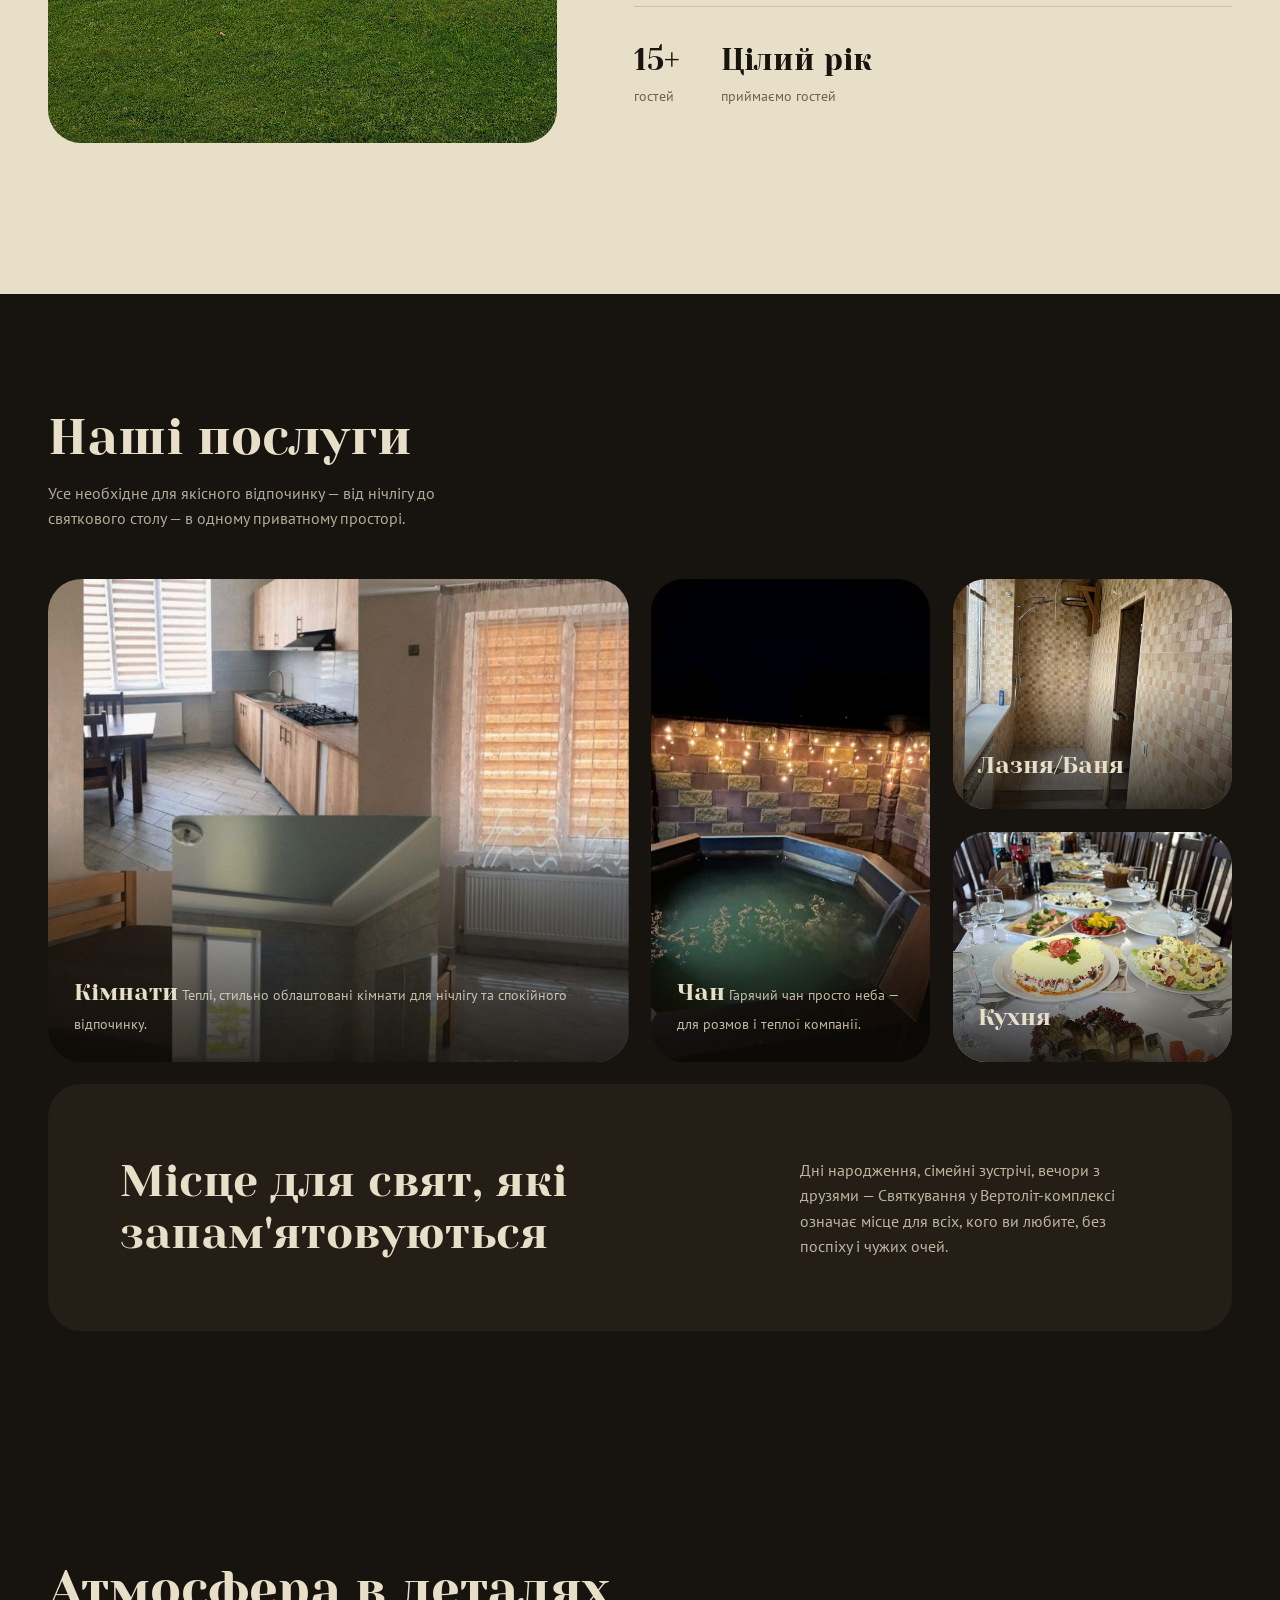
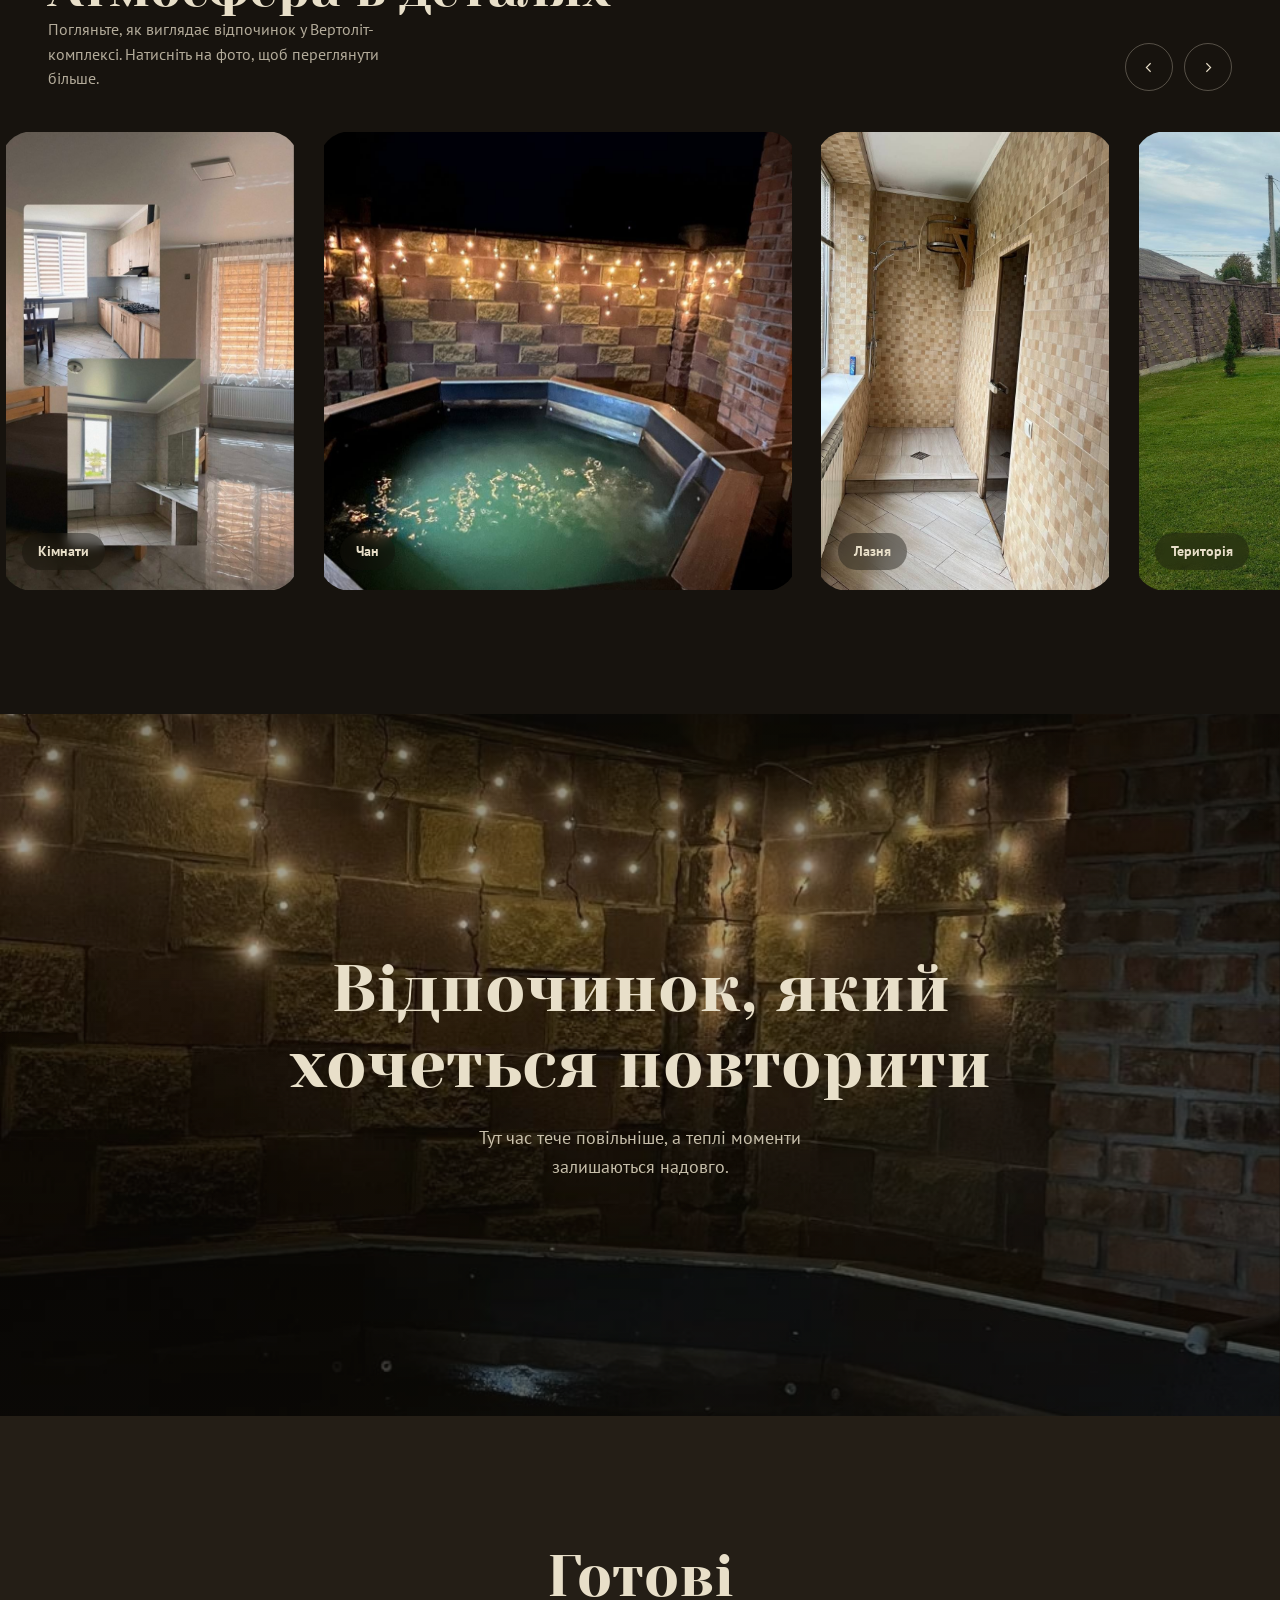
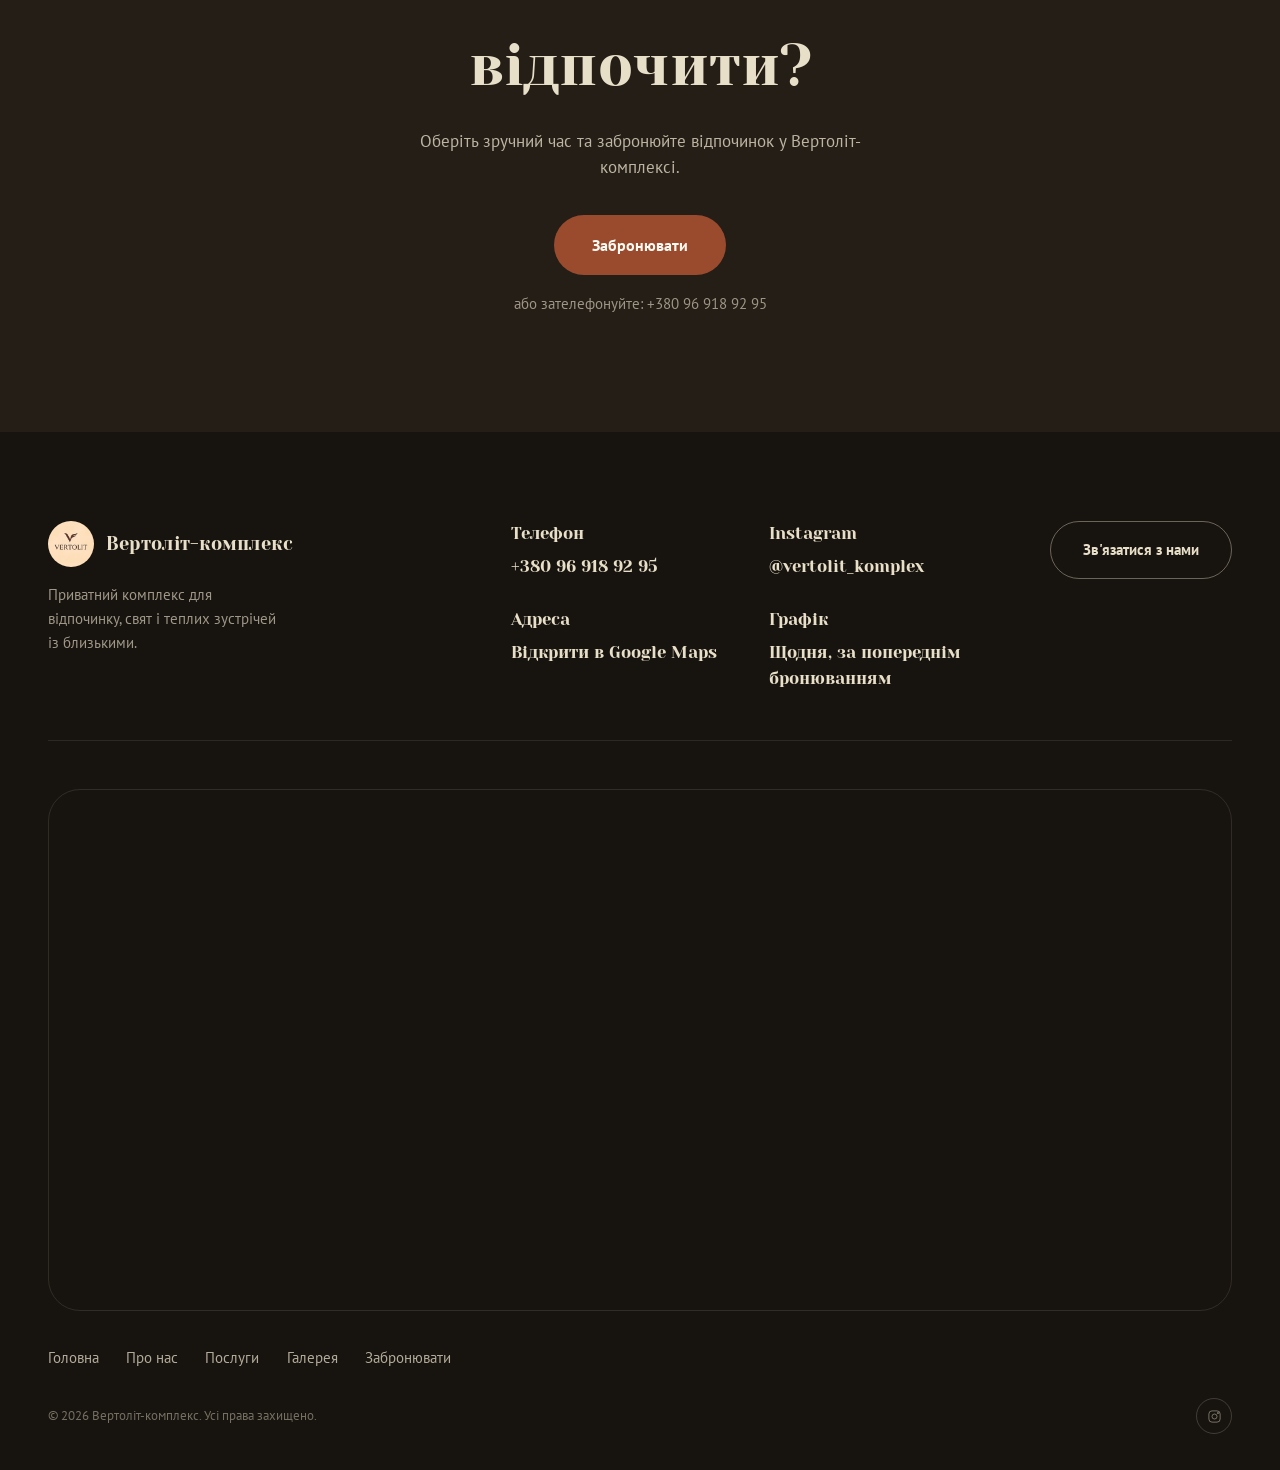
==== commit 8e2e7584: "front -  improve footer map and add brand logo" ====
--- a/frontend/index.html
+++ b/frontend/index.html
@@ -33,31 +33,79 @@
 
 <nav class="navbar" id="navbar" aria-label="Основна навігація">
   <div class="container navbar__inner">
-    <a href="#home" class="navbar__logo" aria-label="Вертоліт-комплекс — на головну">
-      <svg class="navbar__logo-mark" viewBox="0 0 40 40" fill="none" xmlns="http://www.w3.org/2000/svg" aria-hidden="true">
-        <circle cx="20" cy="20" r="18" stroke="currentColor" stroke-width="1"/>
-        <rect x="19" y="5" width="2" height="30" rx="1" fill="currentColor" transform="rotate(30 20 20)"/>
-        <rect x="19" y="5" width="2" height="30" rx="1" fill="currentColor" transform="rotate(-30 20 20)"/>
-        <circle cx="20" cy="20" r="2" fill="currentColor"/>
-      </svg>
+
+    <a
+      href="#home"
+      class="navbar__logo"
+      aria-label="Вертоліт-комплекс — на головну"
+    >
+      <img
+        src="assets/images/logo.jpg"
+        alt=""
+        class="navbar__logo-image"
+      >
+
       <span class="navbar__logo-text">
         <strong>Вертоліт</strong>
         <span>комплекс</span>
       </span>
     </a>
+
     <ul class="navbar__links" role="list">
-      <li><a href="#home" class="navbar__link is-active">Головна</a></li>
-      <li><a href="#about" class="navbar__link">Про нас</a></li>
-      <li><a href="#services" class="navbar__link">Послуги</a></li>
-      <li><a href="#gallery" class="navbar__link">Галерея</a></li>
-      <li><a href="#contacts" class="navbar__link">Контакти</a></li>
+      <li>
+        <a href="#home" class="navbar__link is-active">
+          Головна
+        </a>
+      </li>
+
+      <li>
+        <a href="#about" class="navbar__link">
+          Про нас
+        </a>
+      </li>
+
+      <li>
+        <a href="#services" class="navbar__link">
+          Послуги
+        </a>
+      </li>
+
+      <li>
+        <a href="#gallery" class="navbar__link">
+          Галерея
+        </a>
+      </li>
+
+      <li>
+        <a href="#contacts" class="navbar__link">
+          Контакти
+        </a>
+      </li>
     </ul>
+
     <div class="navbar__actions">
-      <a href="booking.html" class="btn btn--accent navbar__cta">Забронювати</a>
-      <button class="navbar__toggle" id="navToggle" aria-expanded="false" aria-controls="mobileNav" aria-label="Відкрити меню">
-        <span class="navbar__toggle-bars"><span></span><span></span><span></span></span>
-      </button>
-    </div>
+      <a
+        href="booking.html"
+        class="btn btn--accent navbar__cta"
+      >
+        Забронювати
+      </a>
+
+      <button
+        class="navbar__toggle"
+        id="navToggle"
+        aria-expanded="false"
+        aria-controls="mobileNav"
+        aria-label="Відкрити меню"
+      >
+        <span class="navbar__toggle-bars">
+          <span></span>
+          <span></span>
+          <span></span>
+        </span>
+      </button>
+    </div>
+
   </div>
 </nav>
 
@@ -307,10 +355,10 @@
         </a>
 
         <a
-                href="tel:+380000000000"
+                href="tel:+380969189295"
                 class="booking__phone"
         >
-          або зателефонуйте: +380 XX XXX XX XX
+          або зателефонуйте: +380 96 918 92 95
         </a>
       </div>
     </div>
@@ -318,68 +366,180 @@
 </main>
 <footer class="site-footer" id="contacts">
   <div class="container">
+
     <div class="footer__top">
+
       <div class="footer__brand">
         <div class="footer__brand-mark">
-          <svg viewBox="0 0 40 40" fill="none" xmlns="http://www.w3.org/2000/svg" aria-hidden="true">
-            <circle cx="20" cy="20" r="18" stroke="currentColor" stroke-width="1"/>
-            <rect x="19" y="5" width="2" height="30" rx="1" fill="currentColor" transform="rotate(30 20 20)"/>
-            <rect x="19" y="5" width="2" height="30" rx="1" fill="currentColor" transform="rotate(-30 20 20)"/>
-            <circle cx="20" cy="20" r="2" fill="currentColor"/>
+          <img
+            src="assets/images/logo.jpg"
+            alt="Вертоліт-комплекс"
+            class="footer__logo-image"
+          >
+
+          <strong>Вертоліт-комплекс</strong>
+        </div>
+
+        <p>
+          Приватний комплекс для відпочинку,
+          свят і теплих зустрічей із близькими.
+        </p>
+      </div>
+
+
+      <div class="footer__contact-grid">
+
+        <div class="footer__item">
+          <span class="footer__label">
+            Телефон
+          </span>
+
+          <a href="tel:+380969189295">
+            +380 96 918 92 95
+          </a>
+        </div>
+
+
+        <div class="footer__item">
+          <span class="footer__label">
+            Instagram
+          </span>
+
+          <a
+            href="https://www.instagram.com/vertolit_komplex/"
+            target="_blank"
+            rel="noopener"
+          >
+            @vertolit_komplex
+          </a>
+        </div>
+
+
+        <div class="footer__item">
+          <span class="footer__label">
+            Адреса
+          </span>
+
+          <a
+            href="https://maps.app.goo.gl/jtCb2LRfGQTRScfv5"
+            target="_blank"
+            rel="noopener"
+          >
+            Відкрити в Google Maps
+          </a>
+        </div>
+
+
+        <div class="footer__item">
+          <span class="footer__label">
+            Графік
+          </span>
+
+          <span>
+            Щодня, за попереднім бронюванням
+          </span>
+        </div>
+
+      </div>
+
+
+      <a
+        href="tel:+380969189295"
+        class="btn btn--outline-light"
+      >
+        Зв'язатися з нами
+      </a>
+
+    </div>
+
+
+    <div class="footer__map">
+      <iframe
+        src="https://www.google.com/maps/embed?pb=!1m18!1m12!1m3!1d19830.789641996264!2d26.466604703451512!3d51.589336186718164!2m3!1f0!2f0!3f0!3m2!1i1024!2i768!4f13.1!3m3!1m2!1s0x47262f005fec96a1%3A0x9586d308e652167c!2zSG90ZWzKuQ!5e0!3m2!1sru!2sua!4v1789374716395!5m2!1sru!2sua"
+        style="display:block;width:100%;height:520px;border:0;"
+        loading="lazy"
+        allowfullscreen
+        referrerpolicy="no-referrer-when-downgrade"
+        title="Вертоліт-комплекс на Google Maps"
+      ></iframe>
+    </div>
+
+
+    <nav
+      class="footer__nav"
+      aria-label="Навігація у футері"
+    >
+      <a href="#home">
+        Головна
+      </a>
+
+      <a href="#about">
+        Про нас
+      </a>
+
+      <a href="#services">
+        Послуги
+      </a>
+
+      <a href="#gallery">
+        Галерея
+      </a>
+
+      <a href="booking.html">
+        Забронювати
+      </a>
+    </nav>
+
+
+    <div class="footer__bottom">
+
+      <p>
+        © <span id="year"></span>
+        Вертоліт-комплекс.
+        Усі права захищено.
+      </p>
+
+
+      <div class="footer__social">
+
+        <a
+          href="https://www.instagram.com/vertolit_komplex/"
+          aria-label="Instagram Вертоліт-комплексу"
+          target="_blank"
+          rel="noopener"
+        >
+          <svg
+            viewBox="0 0 24 24"
+            fill="none"
+            stroke="currentColor"
+            stroke-width="1.6"
+          >
+            <rect
+              x="3"
+              y="3"
+              width="18"
+              height="18"
+              rx="5"
+            />
+
+            <circle
+              cx="12"
+              cy="12"
+              r="4"
+            />
+
+            <circle
+              cx="17.5"
+              cy="6.5"
+              r="1"
+            />
           </svg>
-          <strong>Вертоліт-комплекс</strong>
-        </div>
-        <p>Приватний комплекс для відпочинку, свят і теплих зустрічей із близькими.</p>
-      </div>
-      <div class="footer__contact-grid">
-        <div class="footer__item">
-          <span class="footer__label">Телефон</span>
-          <!-- REPLACE: real phone number -->
-          <a href="tel:+380000000000">+380 XX XXX XX XX</a>
-        </div>
-        <div class="footer__item">
-          <span class="footer__label">Instagram</span>
-          <!-- REPLACE: real Instagram link -->
-          <a href="#" target="_blank" rel="noopener">@your_instagram</a>
-        </div>
-        <div class="footer__item">
-          <span class="footer__label">Адреса</span>
-          <!-- REPLACE: real address -->
-          <span>Вкажіть адресу вашого комплексу</span>
-        </div>
-        <div class="footer__item">
-          <span class="footer__label">Графік</span>
-          <span>Щодня, за попереднім бронюванням</span>
-        </div>
-      </div>
-      <a href="tel:+380000000000" class="btn btn--outline-light">Зв'язатися з нами</a>
-    </div>
-
-    <!-- MAP PLACEHOLDER — replace this div with a real embed, e.g.:
-    <iframe src="https://www.google.com/maps/embed?pb=..." width="100%" height="100%" style="border:0" loading="lazy"></iframe>
-    -->
-    <div class="footer__map" role="img" aria-label="Карта розташування Вертоліт-комплексу">
-      <div class="footer__map-pin">
-        <svg viewBox="0 0 24 24" fill="none" stroke="currentColor" stroke-width="1.5"><path d="M12 22s7-7.58 7-12.5A7 7 0 0 0 5 9.5C5 14.42 12 22 12 22z"/><circle cx="12" cy="9.5" r="2.5"/></svg>
-        <span>Вертоліт-комплекс</span>
-      </div>
-    </div>
-
-    <nav class="footer__nav" aria-label="Навігація у футері">
-      <a href="#home">Головна</a>
-      <a href="#about">Про нас</a>
-      <a href="#services">Послуги</a>
-      <a href="#gallery">Галерея</a>
-    </nav>
-
-    <div class="footer__bottom">
-      <p>© <span id="year"></span> Вертоліт-комплекс. Усі права захищено.</p>
-      <div class="footer__social">
-        <a href="#" aria-label="Instagram" target="_blank" rel="noopener">
-          <svg viewBox="0 0 24 24" fill="none" stroke="currentColor" stroke-width="1.6"><rect x="3" y="3" width="18" height="18" rx="5"/><circle cx="12" cy="12" r="4"/><circle cx="17.5" cy="6.5" r="1"/></svg>
-        </a>
-      </div>
-    </div>
+        </a>
+
+      </div>
+
+    </div>
+
   </div>
 </footer>
 
--- a/frontend/css/navigation.css
+++ b/frontend/css/navigation.css
@@ -46,3 +46,13 @@
 .mobile-nav.is-open{opacity:1; visibility:visible; transform:translateY(0); transition:opacity .4s var(--ease), transform .4s var(--ease);}
 .mobile-nav__links{display:flex;flex-direction:column;gap:1rem;}
 .mobile-nav__link{font-family:var(--font-display);font-weight:400;font-size:clamp(2rem,7vw,2.6rem);}
+.navbar__logo-image {
+  width: 46px;
+  height: 46px;
+
+  object-fit: cover;
+
+  border-radius: 50%;
+
+  flex-shrink: 0;
+}
--- a/frontend/css/footer.css
+++ b/frontend/css/footer.css
@@ -1,31 +1,247 @@
 /* ============ FOOTER ============ */
-.site-footer{background:var(--obsidian);padding:clamp(3.5rem,7vw,6rem) 0 2.25rem;}
-.footer__top{display:grid;grid-template-columns:1.1fr 1.3fr auto;gap:3rem;align-items:start;padding-bottom:3rem;border-bottom:1px solid rgba(232,223,201,.1);}
-.footer__brand{display:flex;flex-direction:column;gap:1rem;}
-.footer__brand-mark{display:flex;align-items:center;gap:.65rem;}
-.footer__brand-mark svg{width:28px;height:28px;color:var(--parchment);}
-.footer__brand-mark strong{font-family:var(--font-display);font-weight:400;font-size:1.15rem;color:var(--parchment);}
-.footer__brand p{font-size:.94rem;color:rgba(232,223,201,.65);max-width:30ch;line-height:1.6;}
-.footer__contact-grid{display:grid;grid-template-columns:1fr 1fr;gap:1.6rem;}
-.footer__item{display:flex;flex-direction:column;gap:.45rem;}
-.footer__label{font-size:.78rem;color:rgba(232,223,201,.55);}
-.footer__item a,.footer__item span{font-family:var(--font-display);font-weight:400;font-size:1.05rem;color:var(--parchment);}
-.footer__item a{transition:color .3s var(--ease);border-bottom:1px solid transparent;}
-.footer__item a:hover{color:var(--ember);border-color:var(--ember);}
-.footer__map{
-  margin-top:2.75rem;border-radius:var(--r-lg);overflow:hidden;position:relative;
-  aspect-ratio:16/6;background:var(--coal);
-  background-image:radial-gradient(circle, rgba(232,223,201,.14) 1.3px, transparent 1.3px);
-  background-size:22px 22px;
-  display:flex;align-items:center;justify-content:center;
-}
-.footer__map-pin{display:flex;flex-direction:column;align-items:center;gap:.55rem;color:var(--parchment);}
-.footer__map-pin svg{width:30px;height:30px;color:var(--ember);}
-.footer__map-pin span{font-family:var(--font-display);font-weight:400;font-size:1rem;}
-.footer__nav{display:flex;flex-wrap:wrap;gap:1.7rem;margin-top:2.25rem;font-size:.92rem;color:rgba(232,223,201,.75);}
-.footer__nav a{transition:color .3s var(--ease);}
-.footer__nav a:hover{color:var(--parchment);}
-.footer__bottom{display:flex;justify-content:space-between;align-items:center;flex-wrap:wrap;gap:1rem;margin-top:1.75rem;font-size:.8rem;color:rgba(232,223,201,.45);}
-.footer__social a{width:36px;height:36px;border-radius:50%;border:1px solid rgba(232,223,201,.2);display:flex;align-items:center;justify-content:center;transition:background .3s var(--ease), color .3s var(--ease);}
-.footer__social a:hover{background:var(--parchment);color:var(--obsidian);}
-.footer__social svg{width:15px;height:15px;}
+
+.site-footer {
+  background: var(--obsidian);
+  padding: clamp(3.5rem, 7vw, 6rem) 0 2.25rem;
+}
+
+
+/* Top */
+
+.footer__top {
+  display: grid;
+  grid-template-columns: 1.1fr 1.3fr auto;
+  gap: 3rem;
+  align-items: start;
+
+  padding-bottom: 3rem;
+
+  border-bottom: 1px solid rgba(232, 223, 201, 0.1);
+}
+
+
+/* Brand */
+
+.footer__brand {
+  display: flex;
+  flex-direction: column;
+  gap: 1rem;
+}
+
+.footer__brand-mark {
+  display: flex;
+  align-items: center;
+  gap: 0.75rem;
+}
+
+.footer__logo-image {
+  width: 46px;
+  height: 46px;
+
+  display: block;
+  flex-shrink: 0;
+
+  object-fit: cover;
+  border-radius: 50%;
+}
+
+.footer__brand-mark strong {
+  font-family: var(--font-display);
+  font-weight: 400;
+  font-size: 1.15rem;
+
+  color: var(--parchment);
+}
+
+.footer__brand p {
+  max-width: 30ch;
+
+  font-size: 0.94rem;
+  line-height: 1.6;
+
+  color: rgba(232, 223, 201, 0.65);
+}
+
+
+/* Contacts */
+
+.footer__contact-grid {
+  display: grid;
+  grid-template-columns: 1fr 1fr;
+  gap: 1.6rem;
+}
+
+.footer__item {
+  display: flex;
+  flex-direction: column;
+  gap: 0.45rem;
+}
+
+.footer__label {
+  font-size: 0.78rem;
+  color: rgba(232, 223, 201, 0.55);
+}
+
+.footer__item a,
+.footer__item span {
+  font-family: var(--font-display);
+  font-weight: 400;
+  font-size: 1.05rem;
+
+  color: var(--parchment);
+}
+
+.footer__item a {
+  border-bottom: 1px solid transparent;
+
+  transition:
+    color 0.3s var(--ease),
+    border-color 0.3s var(--ease);
+}
+
+.footer__item a:hover {
+  color: var(--ember);
+  border-color: var(--ember);
+}
+
+
+/* =========================================================
+   GOOGLE MAP
+   ========================================================= */
+
+.footer__map {
+  width: 100%;
+  margin-top: 3rem;
+
+  border: 1px solid rgba(232, 223, 201, 0.12);
+  border-radius: 32px;
+
+  overflow: hidden;
+}
+
+.footer__map iframe {
+  display: block;
+
+  width: 100%;
+  height: 520px;
+
+  margin: 0;
+  padding: 0;
+
+  border: 0;
+}
+
+@media (max-width: 768px) {
+  .footer__map {
+    border-radius: 22px;
+  }
+
+  .footer__map iframe {
+    height: 380px;
+  }
+}
+
+@media (max-width: 520px) {
+  .footer__map iframe {
+    height: 340px;
+  }
+}
+
+
+/* Navigation */
+
+.footer__nav {
+  display: flex;
+  flex-wrap: wrap;
+  gap: 1.7rem;
+
+  margin-top: 2.25rem;
+
+  font-size: 0.92rem;
+
+  color: rgba(232, 223, 201, 0.75);
+}
+
+.footer__nav a {
+  transition: color 0.3s var(--ease);
+}
+
+.footer__nav a:hover {
+  color: var(--parchment);
+}
+
+
+/* Bottom */
+
+.footer__bottom {
+  display: flex;
+  justify-content: space-between;
+  align-items: center;
+  flex-wrap: wrap;
+
+  gap: 1rem;
+
+  margin-top: 1.75rem;
+
+  font-size: 0.8rem;
+
+  color: rgba(232, 223, 201, 0.45);
+}
+
+
+/* Social */
+
+.footer__social a {
+  width: 36px;
+  height: 36px;
+
+  border: 1px solid rgba(232, 223, 201, 0.2);
+  border-radius: 50%;
+
+  display: flex;
+  align-items: center;
+  justify-content: center;
+
+  transition:
+    background 0.3s var(--ease),
+    color 0.3s var(--ease);
+}
+
+.footer__social a:hover {
+  background: var(--parchment);
+  color: var(--obsidian);
+}
+
+.footer__social svg {
+  width: 15px;
+  height: 15px;
+}
+
+
+/* Mobile */
+
+@media (max-width: 768px) {
+  .footer__top {
+    grid-template-columns: 1fr;
+    gap: 2rem;
+  }
+
+  .footer__contact-grid {
+    grid-template-columns: 1fr 1fr;
+  }
+
+  .footer__map {
+    height: 380px !important;
+    border-radius: 22px;
+  }
+}
+
+@media (max-width: 520px) {
+  .footer__contact-grid {
+    grid-template-columns: 1fr;
+  }
+
+  .footer__map {
+    height: 340px !important;
+  }
+}
